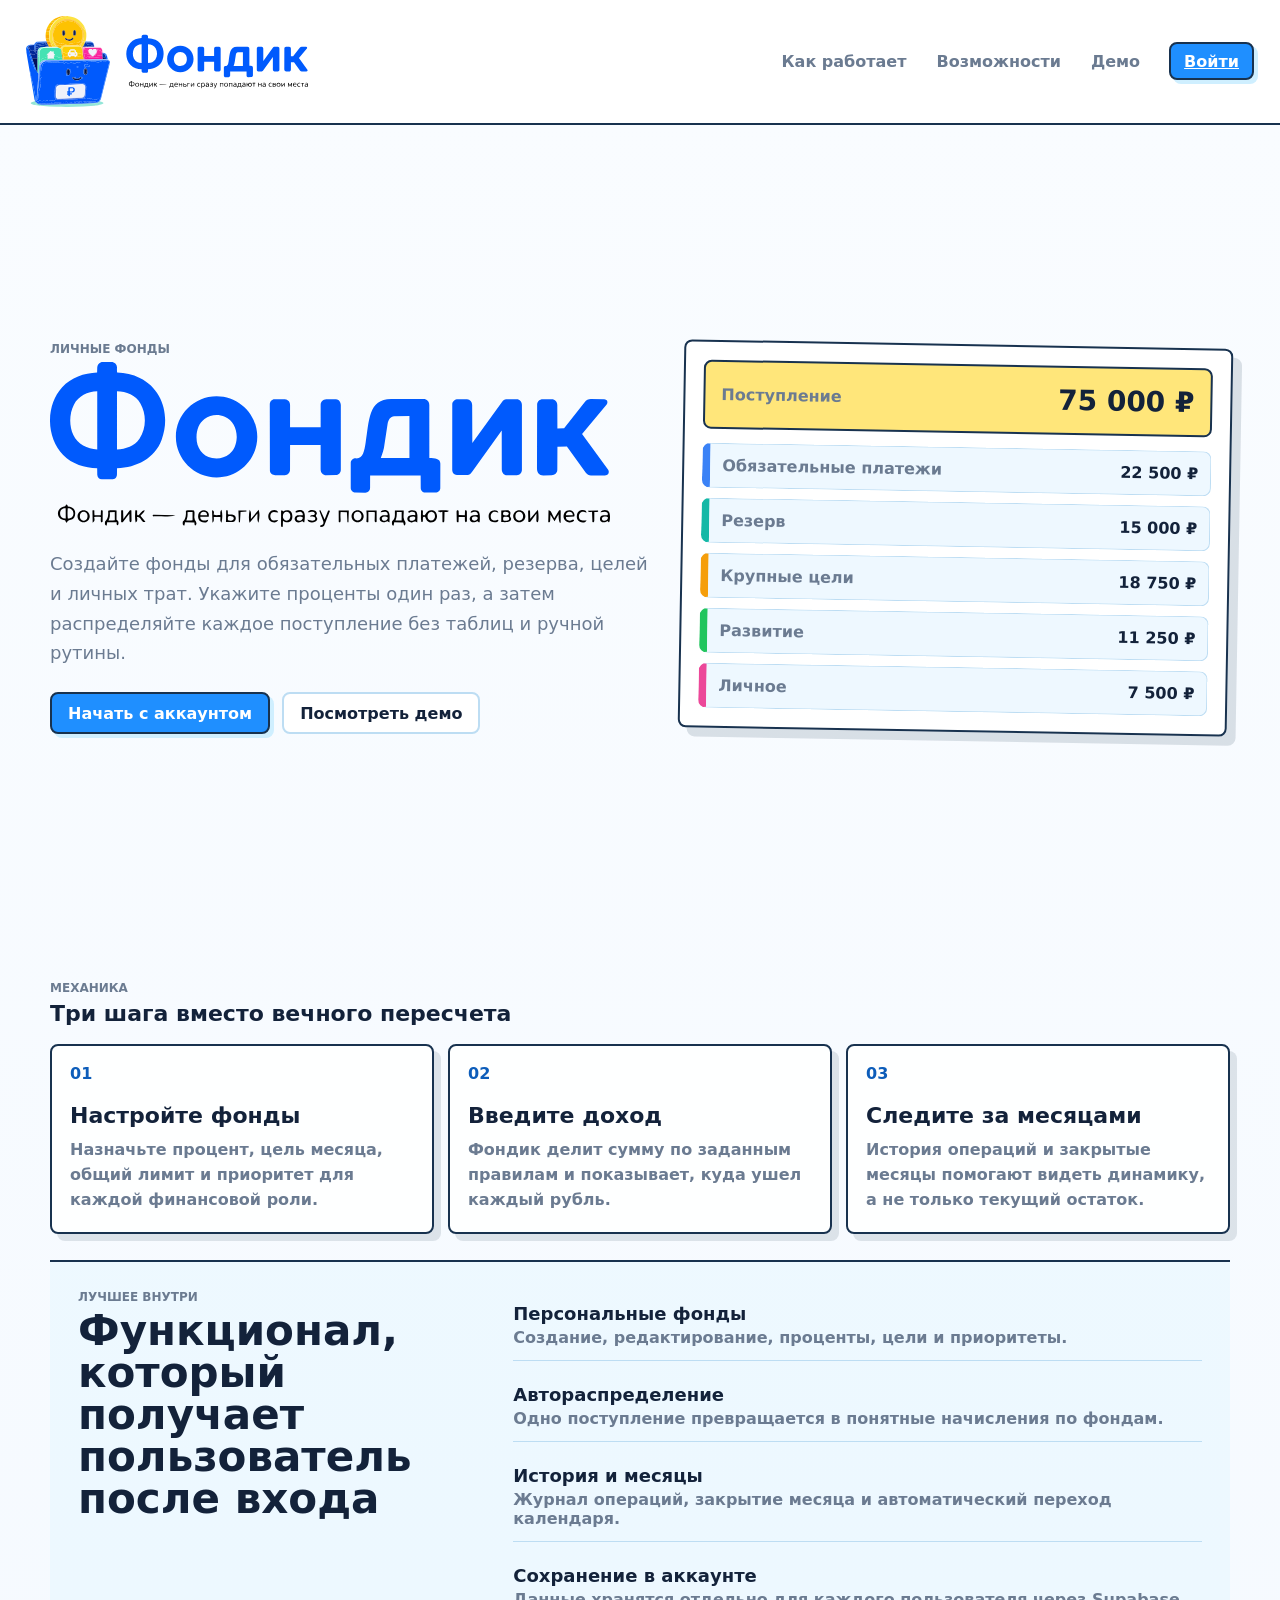
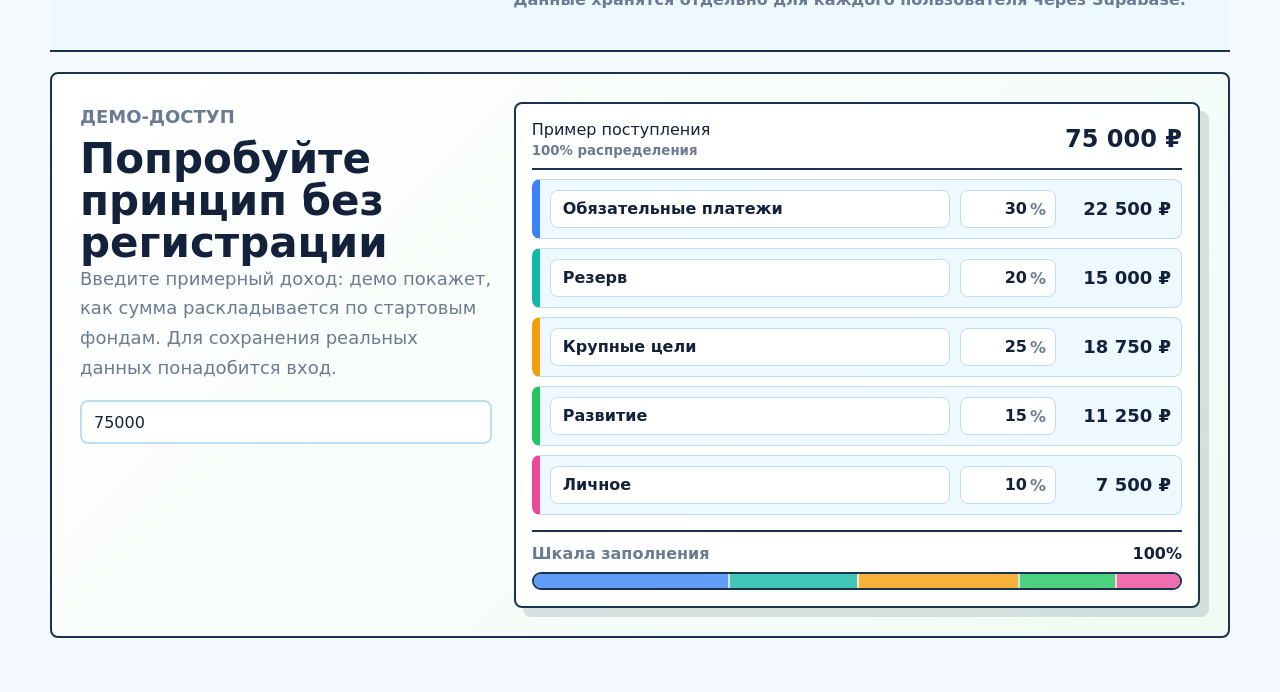
==== index.html @ 3020d4d4 "Replace first-run onboarding flow" ====
<!DOCTYPE html>
<html lang="ru">
<head>
  <meta charset="UTF-8">
  <meta name="viewport" content="width=device-width, initial-scale=1.0">
  <meta name="description" content="Фондик помогает распределять доход по личным фондам: обязательные платежи, резерв, цели, развитие и личные траты.">
  <meta name="theme-color" content="#1f8fff">
  <meta property="og:type" content="website">
  <meta property="og:title" content="Фондик — личные фонды для дохода">
  <meta property="og:description" content="Настройте проценты один раз и распределяйте каждое поступление по фондам без таблиц и ручной рутины.">
  <meta property="og:image" content="/assets/fondik-lockup-slogan.svg">
  <meta property="og:locale" content="ru_RU">
  <meta name="twitter:card" content="summary">
  <title>Фондик — личные фонды для дохода</title>
  <link rel="icon" type="image/svg+xml" href="assets/fondik-mark.svg">
  <link rel="apple-touch-icon" href="assets/fondik-apple-touch.png">
  <link rel="stylesheet" href="style.css?v=20260604-3">
</head>
<body>
  <dialog class="auth-modal" id="authModal">
    <div class="auth-card">
      <button class="icon-btn auth-close" id="authCloseBtn" type="button" aria-label="Закрыть">×</button>
      <div class="auth-brand">
        <img class="auth-brand-logo" src="assets/fondik-lockup-slogan.svg" alt="Фондик — деньги сразу попадают на свои места.">
      </div>
      <p class="eyebrow">Вход в личный кабинет</p>
      <p class="auth-copy">Зарегистрируйтесь или войдите, чтобы фонды, история и прогресс сохранялись отдельно для вашего аккаунта.</p>
      <form class="auth-form" id="authForm">
        <input id="authEmail" type="email" autocomplete="email" placeholder="Email" required>
        <input id="authPassword" type="password" autocomplete="current-password" placeholder="Пароль" minlength="6" required>
        <div class="auth-actions">
          <button class="primary-btn" id="loginBtn" value="login" type="submit">Войти</button>
          <button class="ghost-btn" id="signupBtn" value="signup" type="submit">Регистрация</button>
        </div>
      </form>
      <p class="auth-message" id="authMessage"></p>
    </div>
  </dialog>

  <div class="public-shell" id="publicShell">
    <header class="public-header">
      <a class="brand public-brand" href="/" data-public-route aria-label="Фондик">
        <img class="brand-lockup" src="assets/fondik-lockup-slogan.svg" alt="Фондик — деньги сразу попадают на свои места.">
      </a>
      <nav class="public-nav" aria-label="Публичная навигация">
        <a href="#howItWorks">Как работает</a>
        <a href="#features">Возможности</a>
        <a href="/demo" data-public-route>Демо</a>
      </nav>
      <div class="public-auth-actions">
        <a class="primary-btn compact" href="/login" data-auth-trigger>Войти</a>
        <button class="ghost-btn compact is-hidden" id="publicLogoutBtn" type="button">Выйти</button>
      </div>
    </header>

    <main class="public-main" id="top">
      <section class="public-hero">
        <div class="hero-copy">
          <p class="eyebrow">Личные фонды</p>
          <img class="hero-wordmark" src="assets/fondik-wordmark-slogan.svg" alt="Фондик — деньги сразу попадают на свои места.">
          <p>Создайте фонды для обязательных платежей, резерва, целей и личных трат. Укажите проценты один раз, а затем распределяйте каждое поступление без таблиц и ручной рутины.</p>
          <div class="hero-actions">
            <a class="primary-btn" href="/login" data-auth-trigger>Начать с аккаунтом</a>
            <a class="ghost-btn" href="/demo" data-public-route>Посмотреть демо</a>
          </div>
        </div>
        <div class="hero-preview" aria-label="Пример распределения дохода">
          <div class="preview-top">
            <span>Поступление</span>
            <strong>75 000 ₽</strong>
          </div>
          <div class="preview-funds">
            <div style="--preview-color: #3b82f6"><span>Обязательные платежи</span><strong>22 500 ₽</strong></div>
            <div style="--preview-color: #14b8a6"><span>Резерв</span><strong>15 000 ₽</strong></div>
            <div style="--preview-color: #f59e0b"><span>Крупные цели</span><strong>18 750 ₽</strong></div>
            <div style="--preview-color: #22c55e"><span>Развитие</span><strong>11 250 ₽</strong></div>
            <div style="--preview-color: #ec4899"><span>Личное</span><strong>7 500 ₽</strong></div>
          </div>
        </div>
      </section>

      <section class="public-section" id="howItWorks">
        <div class="section-heading wide">
          <div>
            <p class="eyebrow">Механика</p>
            <h2>Три шага вместо вечного пересчета</h2>
          </div>
        </div>
        <div class="step-grid">
          <article class="public-card">
            <span>01</span>
            <h3>Настройте фонды</h3>
            <p>Назначьте процент, цель месяца, общий лимит и приоритет для каждой финансовой роли.</p>
          </article>
          <article class="public-card">
            <span>02</span>
            <h3>Введите доход</h3>
            <p>Фондик делит сумму по заданным правилам и показывает, куда ушел каждый рубль.</p>
          </article>
          <article class="public-card">
            <span>03</span>
            <h3>Следите за месяцами</h3>
            <p>История операций и закрытые месяцы помогают видеть динамику, а не только текущий остаток.</p>
          </article>
        </div>
      </section>

      <section class="public-section feature-band" id="features">
        <div>
          <p class="eyebrow">Лучшее внутри</p>
          <h2>Функционал, который получает пользователь после входа</h2>
        </div>
        <div class="feature-list">
          <div><strong>Персональные фонды</strong><span>Создание, редактирование, проценты, цели и приоритеты.</span></div>
          <div><strong>Автораспределение</strong><span>Одно поступление превращается в понятные начисления по фондам.</span></div>
          <div><strong>История и месяцы</strong><span>Журнал операций, закрытие месяца и автоматический переход календаря.</span></div>
          <div><strong>Сохранение в аккаунте</strong><span>Данные хранятся отдельно для каждого пользователя через Supabase.</span></div>
        </div>
      </section>

      <section class="public-section demo-section" id="demo">
        <div class="demo-copy">
          <p class="eyebrow">Демо-доступ</p>
          <h2>Попробуйте принцип без регистрации</h2>
          <p>Введите примерный доход: демо покажет, как сумма раскладывается по стартовым фондам. Для сохранения реальных данных понадобится вход.</p>
          <form class="demo-form" id="demoForm">
            <input id="demoAmount" type="number" min="0" step="1" value="75000" aria-label="Сумма для демо">
          </form>
        </div>
        <div class="demo-result" id="demoResult"></div>
      </section>
    </main>
  </div>

  <div class="toast" id="toast"></div>

  <script src="public.js?v=20260604-2" defer></script>
</body>
</html>
---- style.css ----
:root {
  color-scheme: light;
  --bg: #f4fbff;
  --paper: #ffffff;
  --paper-soft: #eef8ff;
  --ink: #13223a;
  --muted: #6b7b91;
  --blue: #1f8fff;
  --blue-dark: #0d5dba;
  --sky: #cfefff;
  --mint: #55d6be;
  --yellow: #ffe67a;
  --red: #ff6b7a;
  --line: #18324f;
  --soft-line: #bdddf3;
  --radius: 8px;
  --shadow: 7px 7px 0 rgba(24, 50, 79, 0.12);
}

* {
  box-sizing: border-box;
}

body {
  margin: 0;
  min-height: 100vh;
  font-family: Inter, ui-sans-serif, system-ui, -apple-system, BlinkMacSystemFont, "Segoe UI", sans-serif;
  color: var(--ink);
  background:
    radial-gradient(circle, rgba(31, 143, 255, 0.11) 1px, transparent 1.5px) 0 0 / 22px 22px,
    linear-gradient(180deg, #f7fdff 0%, #eaf7ff 100%);
}

button,
input,
select,
textarea {
  font: inherit;
}

button {
  cursor: pointer;
}

input,
select,
textarea {
  width: 100%;
  border: 2px solid var(--soft-line);
  border-radius: var(--radius);
  background: var(--paper);
  color: var(--ink);
  outline: none;
  transition: border-color 160ms ease, box-shadow 160ms ease, transform 160ms ease;
}

input,
select {
  min-height: 44px;
  padding: 0 12px;
}

textarea {
  resize: vertical;
  padding: 12px;
}

input:focus,
select:focus,
textarea:focus {
  border-color: var(--blue);
  box-shadow: 0 0 0 4px rgba(31, 143, 255, 0.14);
}

input[type="file"] {
  display: none;
}

.is-hidden {
  display: none !important;
}

.public-shell {
  min-height: 100vh;
}

.public-header {
  position: sticky;
  z-index: 10;
  top: 0;
  display: grid;
  grid-template-columns: minmax(210px, 1fr) auto auto;
  gap: 18px;
  align-items: center;
  padding: 16px 26px;
  border-bottom: 2px solid var(--line);
  background: rgba(255, 255, 255, 0.88);
  backdrop-filter: blur(12px);
}

.public-brand {
  margin: 0;
  color: inherit;
  text-decoration: none;
}

.public-brand .brand-lockup {
  width: clamp(240px, 22vw, 340px);
}

.public-nav {
  display: flex;
  flex-wrap: wrap;
  gap: 8px;
  justify-content: center;
}

.public-auth-actions {
  display: flex;
  flex-wrap: wrap;
  gap: 8px;
  justify-content: flex-end;
}

.public-nav a {
  display: inline-flex;
  align-items: center;
  min-height: 36px;
  padding: 0 11px;
  border-radius: var(--radius);
  color: var(--muted);
  font-weight: 800;
  text-decoration: none;
}

.public-nav a:hover {
  background: var(--paper-soft);
  color: var(--ink);
}

.public-main {
  width: min(1180px, calc(100% - 36px));
  margin: 0 auto;
  padding: 34px 0 54px;
}

.public-hero {
  display: grid;
  grid-template-columns: minmax(0, 1.05fr) minmax(330px, 0.95fr);
  gap: 24px;
  align-items: center;
  min-height: calc(100vh - 112px);
  padding-bottom: 30px;
}

.hero-copy {
  max-width: 680px;
}

.hero-copy p:not(.eyebrow),
.demo-copy p {
  color: var(--muted);
  font-size: 18px;
  line-height: 1.65;
}

.hero-wordmark {
  display: block;
  width: min(560px, 100%);
  height: auto;
  margin: 6px 0 22px;
}

.hero-actions {
  display: flex;
  flex-wrap: wrap;
  gap: 12px;
  margin-top: 24px;
}

.hero-actions a {
  text-decoration: none;
}

.hero-preview,
.demo-result {
  border: 2px solid var(--line);
  border-radius: var(--radius);
  background: rgba(255, 255, 255, 0.94);
  box-shadow: 9px 9px 0 rgba(24, 50, 79, 0.14);
}

.hero-preview {
  padding: 18px;
  transform: rotate(1deg);
}

.preview-top {
  display: flex;
  align-items: center;
  justify-content: space-between;
  gap: 14px;
  margin-bottom: 14px;
  padding: 16px;
  border: 2px solid var(--line);
  border-radius: var(--radius);
  background: var(--yellow);
}

.preview-top span,
.preview-funds span,
.demo-row span,
.public-card span,
.feature-list span {
  color: var(--muted);
  font-weight: 800;
}

.preview-top strong {
  font-size: 28px;
}

.preview-funds,
.feature-list {
  display: grid;
  gap: 10px;
}

.preview-funds div {
  display: grid;
  grid-template-columns: 1fr auto;
  gap: 12px;
  align-items: center;
  padding: 12px;
  border: 1px solid var(--soft-line);
  border-left: 8px solid var(--preview-color);
  border-radius: var(--radius);
  background: var(--paper-soft);
}

.demo-row {
  display: grid;
  grid-template-columns: minmax(150px, 1fr) 96px minmax(105px, auto);
  gap: 10px;
  align-items: center;
  padding: 10px;
  border: 1px solid var(--soft-line);
  border-left: 8px solid var(--preview-color);
  border-radius: var(--radius);
  background: var(--paper-soft);
}

.public-section {
  padding: 26px 0;
}

.step-grid {
  display: grid;
  grid-template-columns: repeat(3, minmax(0, 1fr));
  gap: 14px;
}

.public-card {
  min-height: 190px;
  padding: 18px;
  border: 2px solid var(--line);
  border-radius: var(--radius);
  background: rgba(255, 255, 255, 0.94);
  box-shadow: var(--shadow);
}

.public-card span {
  display: inline-flex;
  margin-bottom: 20px;
  color: var(--blue-dark);
}

.public-card h3 {
  margin-bottom: 10px;
  font-size: 22px;
}

.public-card p {
  margin-bottom: 0;
  color: var(--muted);
  line-height: 1.55;
  font-weight: 700;
}

.feature-band,
.demo-section {
  display: grid;
  grid-template-columns: minmax(260px, 0.75fr) minmax(0, 1.25fr);
  gap: 22px;
  align-items: start;
  padding: 28px;
  border-top: 2px solid var(--line);
  border-bottom: 2px solid var(--line);
  background: rgba(234, 248, 255, 0.72);
}

.feature-band h2,
.demo-copy h2 {
  font-size: clamp(28px, 4vw, 42px);
  line-height: 1;
}

.feature-list div {
  display: grid;
  gap: 4px;
  padding: 13px 0;
  border-bottom: 1px solid var(--soft-line);
}

.feature-list div:last-child {
  border-bottom: 0;
}

.feature-list strong {
  font-size: 18px;
}

.demo-section {
  margin-top: 20px;
  border: 2px solid var(--line);
  border-radius: var(--radius);
  background: linear-gradient(135deg, #ffffff 0%, #effbf3 100%);
}

.demo-form {
  display: grid;
  grid-template-columns: minmax(160px, 1fr);
  gap: 10px;
  margin-top: 18px;
}

.demo-result {
  display: grid;
  gap: 9px;
  padding: 16px;
}

.demo-total {
  display: flex;
  align-items: center;
  justify-content: space-between;
  gap: 14px;
  padding-bottom: 10px;
  border-bottom: 2px solid var(--line);
}

.demo-total span,
.demo-total small {
  display: block;
}

.demo-total small {
  margin-top: 4px;
  color: var(--muted);
  font-weight: 900;
}

.demo-total small.is-warning {
  color: #9a6400;
}

.demo-total strong {
  font-size: 24px;
}

.demo-name-input,
.demo-percent-input input {
  min-height: 38px;
  border-width: 1px;
  background: #fff;
  font-weight: 900;
}

.demo-name-input {
  min-width: 0;
}

.demo-percent-input {
  position: relative;
  display: block;
}

.demo-percent-input input {
  padding-right: 28px;
  text-align: right;
}

.demo-percent-input span {
  position: absolute;
  top: 50%;
  right: 10px;
  color: var(--muted);
  font-weight: 900;
  transform: translateY(-50%);
  pointer-events: none;
}

.demo-row strong {
  justify-self: end;
  color: var(--ink);
  font-size: 18px;
  white-space: nowrap;
}

.demo-scale {
  display: grid;
  gap: 9px;
  margin-top: 6px;
  padding-top: 12px;
  border-top: 2px solid var(--line);
}

.demo-scale-head {
  display: flex;
  align-items: center;
  justify-content: space-between;
  gap: 12px;
  color: var(--muted);
  font-weight: 900;
}

.demo-scale-head strong {
  color: var(--ink);
}

.demo-scale-track {
  position: relative;
  overflow: hidden;
  height: 18px;
  border: 2px solid var(--line);
  border-radius: 999px;
  background: #e8f5ff;
}

.demo-scale-track::after {
  content: "";
  position: absolute;
  inset: 0;
  width: var(--scale-progress);
  max-width: 100%;
  border-radius: inherit;
  background: rgba(255, 255, 255, 0.2);
  pointer-events: none;
}

.demo-scale-fill {
  display: flex;
  width: var(--scale-progress);
  max-width: 100%;
  height: 100%;
  transition: width 180ms ease;
}

.demo-scale-fill span {
  flex: 0 0 var(--segment-width);
  min-width: 2px;
  height: 100%;
  background: var(--segment-color);
}

.demo-scale-fill span + span {
  border-left: 2px solid rgba(255, 255, 255, 0.68);
}

.auth-screen {
  display: grid;
  place-items: center;
  min-height: 100vh;
  padding: 24px;
}

.auth-modal {
  width: min(560px, calc(100% - 28px));
  border: 0;
  padding: 0;
  background: transparent;
  color: var(--ink);
}

.auth-modal::backdrop {
  background: rgba(19, 34, 58, 0.28);
  backdrop-filter: blur(6px);
}

.auth-card {
  position: relative;
  width: min(520px, 100%);
  border: 2px solid var(--line);
  border-radius: var(--radius);
  background: rgba(255, 255, 255, 0.96);
  box-shadow: 10px 10px 0 rgba(24, 50, 79, 0.14);
  padding: 28px;
}

.auth-close {
  position: absolute;
  top: 12px;
  right: 12px;
}

.auth-brand {
  margin-bottom: 18px;
  padding-right: 46px;
}

.auth-brand-logo {
  display: block;
  width: min(360px, 100%);
  height: auto;
}

.auth-card h1 {
  margin-bottom: 14px;
}

.auth-copy {
  color: var(--muted);
  line-height: 1.6;
}

.auth-form {
  display: grid;
  gap: 12px;
  margin-top: 20px;
}

.auth-actions {
  display: grid;
  grid-template-columns: 1fr 1fr;
  gap: 10px;
}

.auth-message {
  min-height: 22px;
  margin: 14px 0 0;
  color: #9a6400;
  font-weight: 800;
}

.app-shell {
  min-height: 100vh;
}

.app-loading {
  display: grid;
  place-items: center;
  align-content: center;
  gap: 16px;
  min-height: 100vh;
  padding: 24px;
  text-align: center;
}

.app-loading .brand {
  justify-content: center;
}

.app-loading p {
  margin: 0;
  color: var(--muted);
  font-weight: 800;
}

.brand {
  display: flex;
  align-items: center;
  gap: 12px;
  margin-bottom: 0;
}

.brand-lockup {
  display: block;
  width: 240px;
  max-width: 100%;
  height: auto;
}

.brand-mark {
  display: grid;
  place-items: center;
  width: 44px;
  height: 44px;
  border: 2px solid var(--line);
  border-radius: var(--radius);
  background: var(--yellow);
  box-shadow: 4px 4px 0 var(--sky);
  color: var(--ink);
  font-weight: 900;
  font-size: 23px;
}

.brand-logo {
  width: 48px;
  height: 48px;
  border: 2px solid var(--line);
  border-radius: var(--radius);
  background: #fff;
  box-shadow: 4px 4px 0 var(--sky);
  object-fit: cover;
}

.brand strong,
.brand span {
  display: block;
}

.brand span,
.eyebrow,
.section-heading span,
.fund-meta,
.history-meta,
.donut-center span,
.legend span {
  color: var(--muted);
}

.nav {
  display: flex;
  gap: 8px;
}

.nav-btn,
.ghost-btn,
.primary-btn,
.icon-btn {
  border: 2px solid transparent;
  border-radius: var(--radius);
  transition: transform 150ms ease, box-shadow 150ms ease, background 150ms ease, opacity 150ms ease;
}

.nav-btn {
  min-height: 42px;
  padding: 0 12px;
  text-align: center;
  color: var(--ink);
  background: transparent;
}

.nav-btn:hover,
.nav-btn.is-active {
  border-color: var(--line);
  background: var(--paper-soft);
  box-shadow: 4px 4px 0 var(--sky);
}

.income-panel,
.fund-card,
.analytics-panel,
.month-card,
.history-item,
.modal-card {
  border: 2px solid var(--line);
  border-radius: var(--radius);
  background: rgba(255, 255, 255, 0.94);
  box-shadow: var(--shadow);
}

.main {
  min-width: 0;
  padding: 26px;
}

.topbar,
.section-heading,
.modal-head,
.modal-actions,
.section-actions {
  display: flex;
  align-items: center;
  justify-content: space-between;
  gap: 14px;
}

.section-actions {
  position: relative;
  flex-wrap: wrap;
  justify-content: flex-end;
}

.confirm-wrap {
  position: relative;
}

.inline-confirm {
  position: absolute;
  z-index: 20;
  top: calc(100% + 10px);
  right: 0;
  width: min(310px, calc(100vw - 36px));
  padding: 14px;
  border: 2px solid var(--line);
  border-radius: var(--radius);
  background: #fff;
  box-shadow: var(--shadow);
  animation: pop 160ms ease both;
}

.reset-menu {
  position: absolute;
  z-index: 19;
  top: calc(100% + 8px);
  right: 0;
  display: grid;
  width: 190px;
  padding: 6px;
  border: 2px solid var(--line);
  border-radius: var(--radius);
  background: #fff;
  box-shadow: var(--shadow);
  animation: pop 160ms ease both;
}

.reset-menu button {
  min-height: 38px;
  border: 0;
  border-radius: 6px;
  background: transparent;
  color: var(--ink);
  text-align: left;
  font-weight: 800;
}

.reset-menu button:hover {
  background: var(--paper-soft);
}

.reset-menu button:last-child {
  color: #a62235;
}

.inline-confirm::before {
  content: "";
  position: absolute;
  top: -8px;
  right: 28px;
  width: 14px;
  height: 14px;
  border-top: 2px solid var(--line);
  border-left: 2px solid var(--line);
  background: #fff;
  transform: rotate(45deg);
}

.inline-confirm strong,
.inline-confirm span {
  display: block;
}

.inline-confirm strong {
  margin-bottom: 4px;
  font-size: 16px;
}

.inline-confirm span {
  color: var(--muted);
  font-weight: 700;
  line-height: 1.35;
}

.inline-confirm-actions {
  display: flex;
  gap: 8px;
  justify-content: flex-end;
  margin-top: 12px;
}

.user-panel {
  display: flex;
  align-items: center;
  gap: 10px;
}

.user-account {
  display: inline-flex;
  align-items: center;
  gap: 10px;
}

.user-panel span {
  max-width: 280px;
  overflow: hidden;
  color: var(--muted);
  font-weight: 800;
  text-overflow: ellipsis;
  white-space: nowrap;
}

.account-layout {
  display: grid;
  grid-template-columns: repeat(2, minmax(0, 1fr));
  gap: 14px;
}

.account-card {
  display: grid;
  gap: 8px;
  min-width: 0;
  padding: 18px;
  border: 2px solid var(--line);
  border-radius: var(--radius);
  background: rgba(255, 255, 255, 0.94);
  box-shadow: var(--shadow);
}

.account-card span,
.account-card p,
.account-form label {
  color: var(--muted);
  font-weight: 800;
}

.account-card strong {
  color: var(--blue-dark);
  font-size: 24px;
  overflow-wrap: anywhere;
}

.account-card p {
  margin: 0;
  line-height: 1.45;
}

.account-form label {
  display: grid;
  gap: 7px;
}

.topbar {
  display: grid;
  grid-template-columns: minmax(360px, 1fr) auto auto;
  margin-bottom: 18px;
  padding-bottom: 18px;
  border-bottom: 2px solid rgba(189, 221, 243, 0.72);
}

.topbar-brand {
  display: flex;
  align-items: center;
  gap: 18px;
  min-width: 0;
}

.topbar-brand .brand {
  flex: 0 0 auto;
}

.top-nav {
  align-self: center;
  padding: 4px;
  border: 2px solid var(--soft-line);
  border-radius: var(--radius);
  background: rgba(255, 255, 255, 0.74);
}

.eyebrow {
  margin: 0 0 6px;
  font-size: 12px;
  text-transform: uppercase;
  letter-spacing: 0;
  font-weight: 800;
}

h1,
h2,
h3,
p {
  margin-top: 0;
}

h1 {
  margin-bottom: 0;
  font-size: clamp(32px, 5vw, 58px);
  line-height: 0.95;
  letter-spacing: 0;
}

h2 {
  margin-bottom: 0;
  font-size: 22px;
}

.ghost-btn,
.primary-btn {
  display: inline-flex;
  align-items: center;
  justify-content: center;
  min-height: 42px;
  padding: 0 16px;
  white-space: nowrap;
  font-weight: 800;
}

.ghost-btn {
  border-color: var(--soft-line);
  background: var(--paper);
  color: var(--ink);
}

.primary-btn {
  border-color: var(--line);
  background: var(--blue);
  color: #fff;
  box-shadow: 4px 4px 0 var(--sky);
}

.compact {
  min-height: 38px;
  padding-inline: 13px;
}

.primary-btn:hover,
.ghost-btn:hover,
.icon-btn:hover {
  transform: translateY(-1px);
}

.primary-btn:disabled {
  cursor: not-allowed;
  opacity: 0.45;
  box-shadow: none;
}

.danger {
  color: #a62235;
  border-color: #ffc3cc;
}

.danger-fill {
  background: var(--red);
  color: #fff;
}

.screen {
  display: none;
  animation: rise 220ms ease both;
}

.screen.is-visible {
  display: block;
}

@keyframes rise {
  from {
    opacity: 0;
    transform: translateY(6px);
  }
  to {
    opacity: 1;
    transform: translateY(0);
  }
}

@keyframes pop {
  from {
    opacity: 0;
    transform: translateY(-4px) scale(0.98);
  }
  to {
    opacity: 1;
    transform: translateY(0) scale(1);
  }
}

.income-panel {
  position: relative;
  display: grid;
  grid-template-columns: minmax(190px, 0.7fr) minmax(320px, 1.5fr);
  gap: 16px;
  align-items: center;
  padding: 18px;
  margin-bottom: 16px;
  background: linear-gradient(135deg, #ffffff 0%, #eaf8ff 100%);
}

.profile-setup-panel {
  display: grid;
  grid-template-columns: minmax(220px, 1fr) minmax(180px, 280px) auto;
  gap: 12px;
  align-items: center;
  margin-bottom: 16px;
  padding: 14px;
  border: 2px solid var(--line);
  border-radius: var(--radius);
  background: linear-gradient(135deg, #ffffff 0%, #fff8d6 100%);
  box-shadow: var(--shadow);
}

.profile-setup-panel span,
.profile-setup-panel p {
  color: var(--muted);
  font-weight: 800;
}

.profile-setup-panel strong {
  display: block;
  margin: 3px 0;
  font-size: 20px;
}

.profile-setup-panel p {
  margin: 0;
  line-height: 1.35;
}

.dashboard-summary-row {
  display: grid;
  grid-template-columns: minmax(0, 1fr) auto;
  gap: 14px;
  align-items: stretch;
  margin-bottom: 12px;
}

.month-summary-card,
.finance-card,
.required-income-panel,
.overflow-panel {
  border: 2px solid var(--line);
  border-radius: var(--radius);
  background: rgba(255, 255, 255, 0.94);
  box-shadow: var(--shadow);
}

.finance-alerts-row {
  display: grid;
  grid-template-columns: 1.15fr 1fr 1fr;
  gap: 8px;
  margin-bottom: 10px;
}

.finance-card {
  min-width: 0;
  min-height: 62px;
  padding: 8px 10px;
  overflow: hidden;
}

.finance-mode-panel.mode-crisis {
  background: #fff8f8;
}

.finance-mode-panel.mode-stable {
  background: #fffbea;
}

.finance-mode-panel.mode-growth {
  background: #f3fbf6;
}

.month-brief-preview div {
  min-width: 0;
  padding: 10px;
  border: 1px solid var(--soft-line);
  border-radius: var(--radius);
  background: rgba(255, 255, 255, 0.82);
}

.finance-card-head span,
.finance-card p,
.finance-card small,
.finance-card-toggle span,
.finance-card-toggle small,
.finance-warnings-panel li,
.month-brief-preview span,
.debt-fields-head small {
  color: var(--muted);
  font-weight: 800;
}

.finance-card-head {
  display: flex;
  align-items: center;
  justify-content: space-between;
  gap: 8px;
  min-height: 20px;
  font-size: 12px;
}

.finance-card-main {
  display: flex;
  align-items: baseline;
  gap: 8px;
  min-width: 0;
}

.finance-card-main strong,
.finance-card-toggle strong,
.month-brief-preview strong {
  color: var(--blue-dark);
  font-size: 20px;
  line-height: 1.05;
  overflow-wrap: anywhere;
}

.finance-card-main b {
  min-width: 0;
  color: var(--ink);
  font-size: 13px;
  line-height: 1.2;
  overflow: hidden;
  text-overflow: ellipsis;
  white-space: nowrap;
}

.finance-card p,
.finance-card small {
  display: block;
  margin: 4px 0 0;
  overflow: hidden;
  font-size: 12px;
  line-height: 1.25;
  text-overflow: ellipsis;
  white-space: nowrap;
}

.compact-icon {
  width: 24px;
  height: 24px;
  min-height: 24px;
  border-width: 1px;
  box-shadow: none;
}

.free-balance-panel.is-negative {
  border-color: #d94040;
  background: #fff0f0;
}

.free-balance-panel.is-negative strong {
  color: #b42323;
}

.free-balance-panel.is-positive {
  border-color: #2f8f5b;
  background: #effbf3;
}

.free-balance-panel.is-positive strong {
  color: #167044;
}

.finance-warnings-panel {
  background: #fff8d6;
}

.finance-warnings-panel ul {
  display: grid;
  gap: 3px;
  margin: 4px 0 0;
  padding-left: 16px;
}

.finance-warnings-panel li {
  overflow: hidden;
  font-size: 12px;
  line-height: 1.25;
  text-overflow: ellipsis;
  white-space: nowrap;
}

.finance-card.is-collapsed {
  padding: 0;
  background: #fff;
}

.finance-card-toggle {
  display: grid;
  grid-template-columns: minmax(76px, auto) minmax(0, 1fr) auto;
  gap: 8px;
  align-items: center;
  width: 100%;
  min-height: 58px;
  padding: 8px 10px;
  border: 0;
  background: transparent;
  color: inherit;
  text-align: left;
  cursor: pointer;
}

.finance-card-toggle strong {
  overflow: hidden;
  text-overflow: ellipsis;
  white-space: nowrap;
}

.finance-card-toggle small {
  justify-self: end;
  font-size: 12px;
}

.month-summary-card {
  display: grid;
  grid-template-columns: repeat(3, minmax(0, 1fr));
  gap: 8px;
  padding: 12px;
}

.month-summary-card div {
  min-width: 0;
  padding: 10px;
  border: 1px solid var(--soft-line);
  border-radius: var(--radius);
  background: var(--paper-soft);
}

.month-summary-card span,
.required-income-head span,
.required-income-grid span,
.overflow-panel span,
.overflow-panel p {
  color: var(--muted);
  font-weight: 800;
}

.month-summary-card span {
  display: block;
  margin-bottom: 4px;
  font-size: 12px;
}

.month-summary-card strong {
  display: block;
  color: var(--blue-dark);
  font-size: 20px;
  overflow-wrap: anywhere;
}

.overflow-panel p {
  margin: 0;
  line-height: 1.45;
}

.required-income-panel {
  display: grid;
  gap: 14px;
  margin-bottom: 16px;
  padding: 16px;
  background: linear-gradient(135deg, #ffffff 0%, #effbf3 100%);
}

.required-income-head,
.required-income-grid {
  display: grid;
  gap: 10px;
}

.required-income-head {
  grid-template-columns: minmax(0, 1fr) auto auto;
  align-items: start;
}

.required-income-head span,
.required-income-head strong {
  display: block;
}

.required-income-head strong {
  margin-top: 4px;
  font-size: 22px;
  line-height: 1.15;
}

.required-income-compare {
  display: grid;
  gap: 5px;
  min-width: 240px;
  padding: 10px;
  border: 1px solid var(--soft-line);
  border-radius: var(--radius);
  background: #fff;
}

.required-income-grid {
  grid-template-columns: repeat(6, minmax(0, 1fr));
}

.required-income-grid div {
  min-width: 0;
  padding: 10px;
  border: 1px solid var(--soft-line);
  border-radius: var(--radius);
  background: var(--paper-soft);
}

.required-income-grid strong {
  display: block;
  margin-top: 4px;
  overflow-wrap: anywhere;
}

.required-income-grid .is-total {
  border-color: var(--line);
  background: var(--yellow);
}

.overflow-panel {
  margin-bottom: 16px;
  padding: 14px 16px;
  border-color: #2f8f5b;
  background: #effbf3;
}

.overflow-panel strong {
  display: block;
  margin: 4px 0;
  color: #167044;
  font-size: 24px;
}

.income-panel::after {
  content: "";
  position: absolute;
  left: 38px;
  bottom: -14px;
  width: 24px;
  height: 24px;
  border-right: 2px solid var(--line);
  border-bottom: 2px solid var(--line);
  background: #f4fbff;
  transform: rotate(45deg);
}

.income-copy span,
.income-copy strong {
  display: block;
}

.income-copy span {
  color: var(--muted);
  margin-bottom: 4px;
  font-weight: 700;
}

.income-copy strong {
  font-size: 24px;
  line-height: 1.1;
}

.income-form {
  display: grid;
  grid-template-columns: 1fr 1fr auto;
  gap: 10px;
}

.warning {
  grid-column: 1 / -1;
  min-height: 20px;
  color: #9a6400;
  font-weight: 700;
}

.onboarding-modal {
  width: min(900px, calc(100% - 28px));
}

.onboarding-card {
  display: grid;
  grid-template-columns: 260px minmax(0, 1fr);
  overflow: hidden;
  max-height: min(760px, calc(100vh - 28px));
  padding: 0;
  background: var(--paper);
}

.onboarding-side {
  display: grid;
  grid-template-rows: auto 1fr auto;
  gap: 22px;
  min-height: 620px;
  padding: 22px;
  border-right: 2px solid var(--line);
  background: var(--paper-soft);
}

.onboarding-logo {
  width: 180px;
  max-width: 100%;
}

.onboarding-side p {
  margin: 0;
  color: var(--muted);
  font-size: 13px;
  font-weight: 800;
  line-height: 1.45;
}

.onboarding-steps {
  display: grid;
  align-content: start;
  gap: 12px;
}

.onboarding-step-dot {
  display: grid;
  grid-template-columns: 34px minmax(0, 1fr);
  gap: 10px;
  align-items: center;
  color: var(--muted);
  font-weight: 900;
}

.onboarding-step-dot b {
  display: grid;
  place-items: center;
  width: 34px;
  height: 34px;
  border: 2px solid var(--soft-line);
  border-radius: 999px;
  background: #fff;
  color: var(--muted);
  font-size: 13px;
  font-style: normal;
}

.onboarding-step-dot em {
  font-style: normal;
  overflow-wrap: anywhere;
}

.onboarding-step-dot.is-done b {
  border-color: #167044;
  background: #22c55e;
  color: #fff;
}

.onboarding-step-dot.is-active b {
  border-color: var(--line);
  background: var(--blue);
  color: #fff;
}

.onboarding-step-dot.is-active em {
  color: var(--ink);
}

.onboarding-content {
  display: grid;
  grid-template-rows: auto minmax(0, 1fr) auto auto;
  min-width: 0;
  min-height: 620px;
  padding: 22px;
}

.onboarding-head {
  margin: 0 0 18px;
}

.onboarding-head h2 {
  font-size: 32px;
  line-height: 1.05;
}

.onboarding-body {
  min-height: 0;
  overflow: auto;
  padding-right: 4px;
}

.onboarding-step {
  display: none;
  gap: 18px;
}

.onboarding-step.is-active {
  display: grid;
}

.onboarding-copy {
  display: grid;
  grid-template-columns: 44px minmax(0, 1fr);
  gap: 12px;
  align-items: start;
}

.onboarding-copy > span {
  display: grid;
  place-items: center;
  width: 44px;
  height: 44px;
  border: 2px solid var(--line);
  border-radius: var(--radius);
  background: var(--yellow);
  color: var(--blue-dark);
  box-shadow: 4px 4px 0 var(--sky);
  font-weight: 900;
}

.onboarding-copy h3 {
  margin-bottom: 5px;
  font-size: 24px;
}

.onboarding-copy p {
  margin: 0;
  color: var(--muted);
  font-weight: 800;
  line-height: 1.45;
}

.onboarding-field {
  display: grid;
  gap: 8px;
  color: var(--muted);
  font-size: 13px;
  font-weight: 900;
}

.onboarding-choice-row {
  display: grid;
  grid-template-columns: repeat(2, minmax(0, 1fr));
  gap: 12px;
}

.onboarding-choice {
  min-height: 76px;
  border: 2px solid var(--soft-line);
  border-radius: var(--radius);
  background: #fff;
  color: var(--ink);
  font-size: 17px;
  font-weight: 900;
  cursor: pointer;
  transition: border-color 150ms ease, background 150ms ease, transform 150ms ease;
}

.onboarding-choice:hover,
.onboarding-choice.is-selected {
  border-color: var(--blue);
  background: #eef8ff;
  color: var(--blue-dark);
}

.onboarding-list-panel {
  display: grid;
  gap: 12px;
}

.onboarding-list-head {
  display: flex;
  align-items: center;
  justify-content: space-between;
  gap: 12px;
}

.onboarding-list-head strong {
  font-size: 16px;
}

.onboarding-list {
  display: grid;
  gap: 10px;
}

.onboarding-row {
  display: grid;
  gap: 8px;
  align-items: center;
  padding: 10px;
  border: 1px solid var(--soft-line);
  border-radius: var(--radius);
  background: #fff;
}

.onboarding-debt-row {
  grid-template-columns: minmax(140px, 1fr) minmax(120px, 0.75fr) 34px;
}

.onboarding-comfort-row {
  grid-template-columns: minmax(160px, 1fr) minmax(120px, 0.75fr) 34px;
}

.onboarding-details-toggle {
  grid-column: 1 / -1;
  justify-self: start;
  border: 0;
  background: transparent;
  color: var(--blue-dark);
  font-weight: 900;
  cursor: pointer;
}

.onboarding-row-details {
  grid-column: 1 / -1;
  display: grid;
  grid-template-columns: repeat(4, minmax(0, 1fr));
  gap: 8px;
  padding-top: 4px;
}

.onboarding-preview-head {
  display: grid;
  grid-template-columns: minmax(0, 1fr) minmax(150px, 0.35fr);
  gap: 12px;
}

.onboarding-mode,
.onboarding-mode-meta {
  display: grid;
  gap: 6px;
  padding: 14px;
  border: 2px solid var(--line);
  border-radius: var(--radius);
  background: linear-gradient(135deg, #ffffff 0%, #eef8ff 100%);
}

.onboarding-mode span,
.onboarding-mode-meta span {
  color: var(--muted);
  font-size: 12px;
  font-weight: 900;
  text-transform: uppercase;
}

.onboarding-mode strong,
.onboarding-mode-meta strong {
  color: var(--blue-dark);
  font-size: 24px;
}

.onboarding-mode p {
  margin: 0;
  color: var(--ink);
  font-weight: 800;
  line-height: 1.4;
}

.onboarding-preview-list {
  display: grid;
  gap: 10px;
}

.onboarding-fund-card {
  display: grid;
  grid-template-columns: 6px minmax(0, 1fr) auto auto;
  gap: 12px;
  align-items: center;
  padding: 12px;
  border: 2px solid var(--line);
  border-radius: var(--radius);
  background: #fff;
  box-shadow: 4px 4px 0 rgba(24, 50, 79, 0.1);
}

.onboarding-fund-card.is-paused {
  opacity: 0.76;
  background: #f7fcff;
}

.onboarding-fund-strip {
  width: 6px;
  height: 100%;
  min-height: 54px;
  border-radius: 999px;
  background: var(--fund-color);
}

.onboarding-fund-card span {
  display: block;
  margin-bottom: 3px;
  color: var(--muted);
  font-size: 12px;
  font-weight: 900;
}

.onboarding-fund-card strong {
  display: block;
  font-size: 17px;
  overflow-wrap: anywhere;
}

.onboarding-fund-numbers {
  display: grid;
  justify-items: end;
  gap: 2px;
  min-width: 92px;
}

.onboarding-fund-numbers b {
  color: var(--blue-dark);
  font-size: 18px;
}

.onboarding-fund-numbers em {
  color: var(--muted);
  font-size: 13px;
  font-style: normal;
  font-weight: 800;
}

.onboarding-paused-title {
  margin-top: 4px;
  color: var(--muted);
  font-size: 12px;
  font-weight: 900;
  text-transform: uppercase;
}

.onboarding-progress {
  height: 5px;
  margin: 16px 0;
  overflow: hidden;
  border-radius: 999px;
  background: var(--paper-soft);
}

.onboarding-progress span {
  display: block;
  width: var(--progress, 25%);
  height: 100%;
  border-radius: inherit;
  background: linear-gradient(90deg, var(--blue), var(--mint));
  transition: width 180ms ease;
}

.onboarding-actions {
  margin: 0;
}

.dashboard-layout {
  display: grid;
  grid-template-columns: minmax(0, 1fr) 310px;
  gap: 18px;
  align-items: start;
}

.section-heading {
  margin: 8px 0 14px;
}

.section-heading.wide {
  margin-bottom: 18px;
}

.fund-grid,
.fund-group-body {
  display: grid;
  gap: 14px;
}

.fund-grid {
  grid-template-columns: 1fr;
}

.fund-group {
  display: grid;
  gap: 12px;
}

.fund-group-head {
  position: relative;
  display: grid;
  grid-template-columns: minmax(180px, 1fr) minmax(0, 2fr);
  gap: 12px;
  align-items: center;
  width: 100%;
  padding: 12px 14px;
  border: 2px solid var(--line);
  border-radius: var(--radius);
  background: rgba(255, 255, 255, 0.94);
  color: var(--ink);
  box-shadow: 4px 4px 0 rgba(24, 50, 79, 0.1);
  text-align: left;
}

.fund-group-head::before {
  content: "▾";
  position: absolute;
  top: 50%;
  right: 14px;
  font-weight: 900;
  transform: translateY(-50%);
}

.fund-group.is-collapsed .fund-group-head::before {
  content: "▸";
}

.fund-group-head > div:first-child {
  display: grid;
  gap: 3px;
}

.fund-group-head span,
.fund-group-stats span {
  color: var(--muted);
  font-size: 13px;
  font-weight: 800;
}

.fund-group-stats {
  display: flex;
  flex-wrap: wrap;
  gap: 8px;
  justify-content: flex-end;
  padding-right: 26px;
}

.fund-group-stats span {
  padding: 6px 8px;
  border: 1px solid var(--soft-line);
  border-radius: 999px;
  background: var(--paper-soft);
}

.fund-group-body {
  grid-template-columns: repeat(auto-fill, minmax(245px, 1fr));
}

.fund-group.is-collapsed .fund-group-body {
  display: none;
}

.fund-card {
  position: relative;
  overflow: hidden;
  padding: 14px;
  cursor: pointer;
  transition: transform 170ms ease, box-shadow 170ms ease;
}

.fund-card-debt {
  border-color: #b9c4d3;
  background: linear-gradient(135deg, #ffffff 0%, #f5f8fc 100%);
}

.fund-card-debt::before {
  background: #334155;
}

.fund-card-spending::before,
.fund-card-required::before {
  background: linear-gradient(90deg, #1f8fff, #14b8a6);
}

.fund-card.is-high-rate {
  border-color: #ff9aaa;
}

.fund-card:hover,
.fund-card:focus-visible,
.history-item:hover {
  transform: translateY(-2px);
  box-shadow: 9px 9px 0 rgba(24, 50, 79, 0.14);
}

.fund-card.is-frozen {
  opacity: 0.72;
}

.fund-card.is-system-paused {
  border-color: #d28b00;
}

.fund-card.is-complete {
  border-color: #167044;
  background: linear-gradient(135deg, #ffffff 0%, #effbf3 100%);
}

.fund-card.is-complete::before {
  background: #22c55e;
}

.complete-check {
  display: grid;
  place-items: center;
  width: 34px;
  height: 34px;
  border: 2px solid #167044;
  border-radius: var(--radius);
  background: #22c55e;
  color: #fff;
  font-weight: 900;
}

.fund-card:focus-visible {
  outline: 3px solid var(--sky);
}

.fund-card::before {
  content: "";
  position: absolute;
  inset: 0 0 auto;
  height: 6px;
  background: var(--fund-color);
}

.fund-head {
  display: flex;
  gap: 10px;
  align-items: flex-start;
}

.fund-icon {
  display: grid;
  place-items: center;
  flex: 0 0 40px;
  width: 40px;
  height: 40px;
  border: 2px solid var(--line);
  border-radius: var(--radius);
  background: color-mix(in srgb, var(--fund-color) 22%, white);
  font-size: 19px;
}

.fund-title {
  min-width: 0;
  flex: 1;
}

.fund-title h3 {
  margin: 0 0 4px;
  overflow-wrap: anywhere;
  font-size: 18px;
}

.fund-meta {
  font-size: 13px;
}

.fund-badges {
  display: flex;
  flex-wrap: wrap;
  gap: 5px;
}

.fund-badge {
  display: inline-flex;
  align-items: center;
  min-height: 22px;
  padding: 3px 7px;
  border: 1px solid var(--soft-line);
  border-radius: 999px;
  background: #fff;
  color: var(--muted);
  font-size: 11px;
  font-weight: 900;
}

.priority-badge {
  color: var(--blue-dark);
  background: #eef8ff;
}

.pause-badge {
  border-color: #f1c46a;
  color: #9a6400;
  background: #fff8d6;
}

.fund-actions {
  display: flex;
  gap: 6px;
}

.fund-money {
  display: grid;
  grid-template-columns: 1fr 1fr;
  gap: 8px;
  margin: 14px 0 12px;
}

.debt-money,
.spending-money {
  grid-template-columns: repeat(2, minmax(0, 1fr));
}

.fund-last-topup {
  display: flex;
  align-items: center;
  justify-content: space-between;
  gap: 10px;
  margin: -2px 0 12px;
  padding: 9px 10px;
  border: 1px solid var(--soft-line);
  border-radius: var(--radius);
  background: #fff;
}

.fund-pause-note {
  display: grid;
  gap: 4px;
  margin: 12px 0 -2px;
  padding: 9px 10px;
  border: 1px solid #f1c46a;
  border-radius: var(--radius);
  background: #fff8d6;
}

.fund-pause-note strong {
  color: #9a6400;
  font-size: 13px;
}

.fund-pause-note span {
  color: var(--muted);
  font-size: 12px;
  font-weight: 800;
  line-height: 1.35;
}

.fund-last-topup span {
  color: var(--muted);
  font-size: 12px;
  font-weight: 800;
}

.fund-last-topup strong {
  font-size: 15px;
}

.fund-last-topup .is-positive {
  color: #167044;
}

.fund-money div {
  padding: 10px;
  border: 1px solid var(--soft-line);
  border-radius: var(--radius);
  background: var(--paper-soft);
}

.fund-money span {
  display: block;
  margin-bottom: 5px;
  color: var(--muted);
  font-size: 12px;
  font-weight: 700;
}

.fund-money strong {
  display: block;
  color: var(--blue-dark);
  font-size: 21px;
  line-height: 1.05;
  overflow-wrap: anywhere;
}

.fund-card-debt .fund-money strong {
  color: #172033;
}

.fund-money .is-danger {
  color: #c92d42;
}

.limit-warning {
  margin: -2px 0 12px;
  padding: 9px 10px;
  border: 1px solid #ffb4c0;
  border-radius: var(--radius);
  background: #fff1f3;
  color: #a62235;
  font-size: 13px;
  font-weight: 900;
}

.progress-track,
.meter {
  overflow: hidden;
  height: 10px;
  border: 2px solid var(--line);
  border-radius: 999px;
  background: #e8f5ff;
}

.progress-fill,
.meter span {
  display: block;
  width: var(--progress);
  max-width: 100%;
  height: 100%;
  background: linear-gradient(90deg, var(--fund-color), var(--blue));
  transition: width 240ms ease;
}

.fund-footer {
  display: flex;
  align-items: center;
  justify-content: space-between;
  gap: 12px;
  margin-top: 10px;
  color: var(--muted);
  font-size: 13px;
  font-weight: 700;
}

.strong-footer {
  color: var(--ink);
  font-weight: 900;
}

.fund-quick-actions {
  display: grid;
  grid-template-columns: repeat(4, minmax(0, 1fr));
  gap: 6px;
  margin-top: 12px;
}

.fund-quick-actions button {
  min-width: 0;
  padding: 8px 6px;
  border: 1px solid var(--soft-line);
  border-radius: var(--radius);
  background: #fff;
  color: var(--ink);
  font-size: 12px;
  font-weight: 900;
  cursor: pointer;
}

.fund-quick-actions button:hover {
  border-color: var(--blue);
  color: var(--blue-dark);
}

.analytics-panel {
  position: sticky;
  top: 26px;
  padding: 16px;
}

.distribution-toggle {
  width: 100%;
  margin-bottom: 10px;
}

.distribution-compact {
  display: grid;
  gap: 8px;
  margin-bottom: 10px;
}

.distribution-compact > div {
  min-width: 0;
  padding: 10px;
  border: 1px solid var(--soft-line);
  border-radius: var(--radius);
  background: var(--paper-soft);
}

.distribution-compact span {
  display: block;
  margin-bottom: 4px;
  color: var(--muted);
  font-size: 12px;
  font-weight: 800;
}

.distribution-compact strong {
  color: var(--blue-dark);
  font-size: 24px;
}

.top-distribution {
  display: grid;
  gap: 6px;
}

.top-distribution b {
  display: grid;
  grid-template-columns: 12px 1fr;
  gap: 7px;
  align-items: center;
  font-size: 13px;
}

.donut-wrap {
  position: relative;
  display: grid;
  place-items: center;
  width: min(220px, 100%);
  aspect-ratio: 1;
  margin: 10px auto 14px;
}

.donut {
  width: 100%;
  height: 100%;
  border: 2px solid var(--line);
  border-radius: 50%;
  background: conic-gradient(var(--blue) 0 100%);
  mask: radial-gradient(circle, transparent 0 57%, #000 58%);
  -webkit-mask: radial-gradient(circle, transparent 0 57%, #000 58%);
}

.donut-center {
  position: absolute;
  display: grid;
  place-items: center;
  text-align: center;
}

.donut-center strong {
  font-size: 30px;
}

.legend,
.month-list,
.history-list {
  display: grid;
  gap: 9px;
}

.month-list {
  margin-bottom: 20px;
}

.month-card {
  display: grid;
  grid-template-columns: minmax(150px, 1.5fr) repeat(3, minmax(90px, 1fr));
  gap: 12px;
  align-items: center;
  padding: 14px;
}

.month-card.is-current {
  background: linear-gradient(135deg, #ffffff 0%, #eef8ff 100%);
}

.month-card span,
.month-card strong {
  display: block;
}

.month-card span {
  margin-bottom: 4px;
  color: var(--muted);
  font-size: 12px;
  font-weight: 800;
}

.month-card strong {
  color: var(--ink);
  font-size: 16px;
  overflow-wrap: anywhere;
}

.legend-row {
  display: grid;
  grid-template-columns: 12px 1fr auto;
  gap: 8px;
  align-items: center;
  font-size: 13px;
}

.legend-dot {
  width: 12px;
  height: 12px;
  border: 2px solid var(--line);
  border-radius: 50%;
  background: var(--dot);
}

.icon-btn {
  display: grid;
  place-items: center;
  width: 34px;
  height: 34px;
  border-color: var(--soft-line);
  background: #fff;
  color: var(--ink);
  font-size: 17px;
  font-weight: 900;
}

.history-item {
  display: grid;
  grid-template-columns: 150px 1fr auto;
  gap: 14px;
  align-items: center;
  padding: 14px;
}

.history-type {
  display: inline-flex;
  align-items: center;
  min-height: 28px;
  padding: 0 10px;
  border: 2px solid var(--line);
  border-radius: 999px;
  background: var(--sky);
  color: var(--blue-dark);
  font-size: 13px;
  font-weight: 800;
}

.history-amount {
  color: var(--blue-dark);
  font-weight: 900;
  font-size: 20px;
}

.fund-modal {
  width: min(720px, calc(100% - 28px));
  border: 0;
  padding: 0;
  background: transparent;
  color: var(--ink);
}

.fund-modal::backdrop {
  background: rgba(15, 40, 70, 0.3);
  backdrop-filter: blur(6px);
}

.modal-card {
  padding: 20px;
}

.fund-detail-title {
  display: flex;
  align-items: center;
  gap: 12px;
}

.detail-grid {
  display: grid;
  grid-template-columns: repeat(4, minmax(0, 1fr));
  gap: 10px;
  margin: 18px 0;
}

.debt-detail-grid {
  grid-template-columns: repeat(3, minmax(0, 1fr));
}

.detail-warning {
  display: grid;
  gap: 4px;
  margin: 12px 0;
  padding: 12px;
  border: 1px solid #f1c46a;
  border-radius: var(--radius);
  background: #fff8d6;
}

.detail-warning span {
  color: var(--muted);
  font-weight: 800;
}

.compact-detail-grid {
  margin-top: 14px;
}

.detail-box {
  min-width: 0;
  padding: 12px;
  border: 1px solid var(--soft-line);
  border-radius: var(--radius);
  background: var(--paper-soft);
}

.detail-box span,
.detail-row span,
.detail-description {
  color: var(--muted);
}

.detail-box span {
  display: block;
  margin-bottom: 6px;
  font-size: 12px;
  font-weight: 800;
}

.detail-box strong {
  display: block;
  color: var(--blue-dark);
  font-size: 18px;
  overflow-wrap: anywhere;
}

.detail-progress {
  display: grid;
  gap: 8px;
}

.detail-row {
  display: flex;
  align-items: center;
  justify-content: space-between;
  gap: 12px;
  font-weight: 800;
}

.detail-description {
  margin: 16px 0 12px;
  line-height: 1.5;
  font-weight: 700;
}

.form-grid {
  display: grid;
  grid-template-columns: repeat(2, minmax(0, 1fr));
  gap: 14px;
  margin: 18px 0;
}

.debt-fields {
  display: grid;
  grid-template-columns: repeat(2, minmax(0, 1fr));
  gap: 12px;
  padding: 12px;
  border: 1px solid var(--soft-line);
  border-radius: var(--radius);
  background: var(--paper-soft);
}

.debt-fields-head {
  grid-column: 1 / -1;
  display: grid;
  gap: 3px;
}

.debt-fields-head span {
  color: var(--blue-dark);
  font-weight: 900;
}

.checkbox-label {
  display: flex;
  align-items: center;
  gap: 9px;
  margin-top: 24px;
  font-weight: 900;
}

.checkbox-label input {
  width: 18px;
  height: 18px;
}

.month-brief-preview {
  display: grid;
  grid-template-columns: repeat(3, minmax(0, 1fr));
  gap: 10px;
  margin: 0 0 16px;
}

.month-report-card {
  display: grid;
  gap: 14px;
}

.month-report-hero {
  display: grid;
  gap: 6px;
  padding: 14px;
  border: 2px solid var(--line);
  border-radius: var(--radius);
  background: linear-gradient(135deg, #ffffff 0%, #eef8ff 100%);
}

.month-report-hero strong {
  color: var(--blue-dark);
  font-size: 22px;
  line-height: 1.18;
}

.month-report-hero span {
  color: var(--muted);
  font-weight: 800;
}

.month-report-grid {
  display: grid;
  grid-template-columns: repeat(4, minmax(0, 1fr));
  gap: 9px;
}

.month-report-grid div,
.month-report-lists div {
  min-width: 0;
  padding: 10px;
  border: 1px solid var(--soft-line);
  border-radius: var(--radius);
  background: var(--paper-soft);
}

.month-report-grid span,
.month-report-lists span {
  display: block;
  margin-bottom: 5px;
  color: var(--muted);
  font-size: 12px;
  font-weight: 800;
}

.month-report-grid strong,
.month-report-lists strong {
  color: var(--blue-dark);
  font-size: 17px;
  overflow-wrap: anywhere;
}

.month-report-lists {
  display: grid;
  grid-template-columns: repeat(2, minmax(0, 1fr));
  gap: 9px;
}

.form-grid label {
  display: grid;
  gap: 7px;
  color: var(--muted);
  font-size: 13px;
  font-weight: 800;
}

.span-2 {
  grid-column: span 2;
}

.toast {
  position: fixed;
  right: 24px;
  bottom: 24px;
  max-width: min(420px, calc(100vw - 32px));
  padding: 14px 16px;
  border: 2px solid var(--line);
  border-radius: var(--radius);
  background: #fff;
  box-shadow: var(--shadow);
  color: var(--ink);
  opacity: 0;
  transform: translateY(12px);
  pointer-events: none;
  transition: opacity 180ms ease, transform 180ms ease;
}

.toast.is-visible {
  opacity: 1;
  transform: translateY(0);
}

.empty-state {
  padding: 26px;
  border: 2px dashed var(--soft-line);
  border-radius: var(--radius);
  color: var(--muted);
  background: rgba(255, 255, 255, 0.7);
  text-align: center;
}

/* Dashboard polish */
.income-panel,
.fund-card,
.analytics-panel,
.month-card,
.history-item,
.account-card,
.month-summary-card,
.finance-card,
.required-income-panel,
.overflow-panel {
  border: 1px solid rgba(151, 190, 218, 0.78);
  box-shadow: 0 12px 28px rgba(39, 87, 124, 0.09);
}

.income-panel {
  grid-template-columns: minmax(180px, 0.62fr) minmax(360px, 1.38fr);
  padding: 16px;
  margin-bottom: 18px;
  border: 2px solid rgba(31, 143, 255, 0.5);
  background: linear-gradient(135deg, #ffffff 0%, #eef9ff 100%);
}

.income-panel::after {
  display: none;
}

.income-copy strong {
  font-size: 22px;
}

.income-form .primary-btn {
  min-height: 44px;
  padding-inline: 18px;
}

.dashboard-summary-row,
.finance-alerts-row {
  gap: 12px;
}

.dashboard-summary-row {
  grid-template-columns: minmax(0, 1fr) auto;
}

.month-summary-card {
  grid-template-columns: repeat(3, minmax(150px, 1fr));
}

.month-summary-card,
.finance-card {
  min-height: 94px;
}

.month-summary-card div {
  display: grid;
  align-content: center;
  min-height: 68px;
  border-color: rgba(189, 221, 243, 0.86);
  background: #f7fcff;
}

.month-summary-card strong,
.finance-card-main strong,
.finance-card-toggle strong {
  font-size: 24px;
}

.finance-alerts-row {
  grid-template-columns: repeat(3, minmax(190px, 1fr));
  margin-bottom: 14px;
}

.finance-card {
  padding: 12px;
}

.finance-mode-panel.mode-crisis {
  border-color: #ff9aaa;
  background: #fff3f5;
}

.free-balance-panel.is-negative {
  border-color: #e66a78;
  background: linear-gradient(135deg, #fff6f7 0%, #ffe9ec 100%);
}

.free-balance-panel.is-negative .finance-card-main strong {
  color: #b42335;
  font-size: 28px;
}

.finance-warnings-panel {
  border-color: #f0c56d;
  background: #fff9e4;
}

.finance-warning-list {
  display: grid;
  gap: 6px;
  margin: 8px 0 0;
  padding: 0;
  list-style: none;
}

.finance-warning-list li {
  min-width: 0;
  padding: 8px 10px;
  border: 1px solid #f2d28c;
  border-radius: var(--radius);
  background: #fffdf4;
  color: #7a5200;
  font-size: 12px;
  font-weight: 800;
  line-height: 1.35;
  overflow: visible;
  text-overflow: clip;
  white-space: normal;
}

.finance-warning-list li.is-critical {
  border-color: #ffb4c0;
  background: #fff1f3;
  color: #a62235;
}

.warning-toggle {
  margin-top: 8px;
  min-height: 32px;
  padding-inline: 10px;
}

.dashboard-layout {
  grid-template-columns: minmax(0, 1fr) 280px;
  gap: 20px;
}

.fund-group {
  gap: 10px;
}

.fund-group-head {
  grid-template-columns: minmax(220px, 1fr) minmax(170px, auto);
  padding: 12px 42px 12px 14px;
  border: 1px solid rgba(151, 190, 218, 0.78);
  background: rgba(255, 255, 255, 0.88);
  box-shadow: none;
}

.fund-group-head strong {
  font-size: 18px;
}

.fund-group-stats {
  padding-right: 0;
}

.fund-group-stats span {
  background: #f7fcff;
}

.fund-group-body {
  grid-template-columns: repeat(auto-fit, minmax(280px, 1fr));
  align-items: start;
}

.fund-card {
  display: grid;
  align-content: start;
  min-width: 0;
  padding: 15px;
  background: rgba(255, 255, 255, 0.96);
}

.fund-card:hover,
.fund-card:focus-visible,
.history-item:hover {
  box-shadow: 0 16px 34px rgba(39, 87, 124, 0.13);
}

.fund-card::before {
  height: 4px;
}

.fund-card-debt {
  background: linear-gradient(135deg, #ffffff 0%, #f7f9fc 100%);
}

.fund-card.is-high-rate {
  border-color: #e45567;
  box-shadow: 0 14px 30px rgba(180, 35, 53, 0.13);
}

.fund-card.is-high-rate::before {
  height: 6px;
  background: #d12f45;
}

.fund-card.is-system-paused {
  border-color: #e3b13f;
  background: #fffaf0;
}

.fund-card.is-frozen {
  opacity: 0.78;
}

.fund-icon {
  width: 36px;
  height: 36px;
  flex-basis: 36px;
  border: 1px solid color-mix(in srgb, var(--fund-color) 45%, white);
  box-shadow: none;
}

.fund-title h3 {
  font-size: 20px;
  line-height: 1.16;
  overflow-wrap: normal;
  word-break: normal;
  hyphens: none;
}

.fund-badge {
  min-height: 20px;
  padding: 2px 7px;
  border-color: transparent;
}

.priority-5 {
  background: #ffecef;
  color: #a62235;
}

.priority-4 {
  background: #eaf4ff;
  color: #0d5dba;
}

.priority-3 {
  background: #e9fbf7;
  color: #117765;
}

.priority-2 {
  background: #f1f5f9;
  color: #526173;
}

.priority-1 {
  background: #fff4d3;
  color: #9a6400;
}

.high-rate-badge {
  background: #d12f45;
  color: #fff;
}

.fund-actions .icon-btn {
  width: 30px;
  height: 30px;
  font-size: 14px;
}

.fund-main-metric {
  display: grid;
  gap: 4px;
  margin: 14px 0 10px;
  padding: 12px;
  border: 1px solid rgba(189, 221, 243, 0.88);
  border-radius: var(--radius);
  background: #f7fcff;
}

.fund-main-metric span {
  color: var(--muted);
  font-size: 12px;
  font-weight: 800;
}

.fund-main-metric strong {
  color: var(--blue-dark);
  font-size: 28px;
  line-height: 1.04;
  overflow-wrap: anywhere;
}

.fund-card-debt .fund-main-metric strong {
  color: #172033;
  font-size: 30px;
}

.fund-main-metric.is-ok strong {
  color: #167044;
}

.fund-main-metric.is-danger {
  border-color: #ffb4c0;
  background: #fff1f3;
}

.fund-main-metric.is-danger strong {
  color: #b42335;
}

.fund-month-metric {
  display: grid;
  grid-template-columns: minmax(0, 1fr) auto;
  gap: 10px;
  align-items: start;
  margin: 14px 0 12px;
  padding: 12px;
  border: 1px solid rgba(189, 221, 243, 0.88);
  border-radius: var(--radius);
  background: #f7fcff;
}

.fund-month-metric span,
.fund-month-progress-head span,
.fund-month-footer span {
  color: var(--muted);
  font-size: 12px;
  font-weight: 800;
}

.fund-month-metric strong {
  display: block;
  margin-top: 4px;
  color: var(--blue-dark);
  font-size: 28px;
  line-height: 1.04;
  overflow-wrap: anywhere;
}

.fund-card-debt .fund-month-metric strong {
  color: #172033;
}

.fund-month-metric b {
  display: inline-flex;
  align-items: center;
  min-height: 28px;
  padding: 4px 8px;
  border-radius: var(--radius);
  background: #eef4f9;
  color: var(--muted);
  font-size: 14px;
  font-weight: 900;
  white-space: nowrap;
}

.fund-month-metric b.is-positive {
  background: #e9fbef;
  color: #167044;
}

.fund-month-progress {
  display: grid;
  gap: 7px;
}

.fund-month-progress-head,
.fund-month-footer {
  display: flex;
  align-items: center;
  justify-content: space-between;
  gap: 10px;
}

.fund-month-progress-head strong,
.fund-month-footer strong {
  color: var(--ink);
  font-size: 14px;
  font-weight: 900;
}

.fund-month-footer {
  margin-top: 10px;
}

.fund-month-footer div {
  display: grid;
  gap: 2px;
  min-width: 0;
}

.fund-money {
  grid-template-columns: repeat(3, minmax(0, 1fr));
  gap: 7px;
  margin: 0 0 10px;
}

.debt-money,
.spending-money {
  grid-template-columns: repeat(2, minmax(0, 1fr));
}

.fund-money div {
  padding: 9px;
  background: #ffffff;
}

.fund-money span {
  margin-bottom: 4px;
}

.fund-money strong {
  font-size: 17px;
}

.metric-emphasis strong {
  color: var(--ink);
}

.limit-warning {
  margin: 8px 0 10px;
  border-color: #f2d28c;
  background: #fff9e4;
  color: #8a5b00;
  line-height: 1.35;
}

.limit-warning.is-critical {
  border-color: #ffb4c0;
  background: #fff1f3;
  color: #a62235;
}

.progress-track,
.meter {
  height: 8px;
  border: 1px solid rgba(189, 221, 243, 0.95);
}

.fund-quick-actions {
  grid-template-columns: minmax(0, 1fr) auto;
  align-items: stretch;
}

.fund-quick-actions button,
.fund-more-actions summary {
  min-height: 34px;
  padding: 7px 10px;
  border: 1px solid var(--soft-line);
  border-radius: var(--radius);
  background: #fff;
  color: var(--ink);
  font-size: 12px;
  font-weight: 900;
}

.fund-quick-actions .primary-action {
  border-color: var(--blue);
  background: var(--blue);
  color: #fff;
}

.fund-more-actions {
  position: relative;
}

.fund-more-actions summary {
  display: grid;
  place-items: center;
  list-style: none;
  cursor: pointer;
}

.fund-more-actions summary::-webkit-details-marker {
  display: none;
}

.fund-more-actions[open] > div {
  position: absolute;
  z-index: 12;
  right: 0;
  top: calc(100% + 6px);
  display: grid;
  gap: 5px;
  min-width: 132px;
  padding: 6px;
  border: 1px solid var(--soft-line);
  border-radius: var(--radius);
  background: #fff;
  box-shadow: 0 12px 28px rgba(39, 87, 124, 0.14);
}

.analytics-panel {
  padding: 14px;
}

.donut-wrap {
  width: min(170px, 100%);
}

.legend-dot {
  border: 1px solid rgba(19, 34, 58, 0.32);
}

/* Reference-inspired dashboard */
body {
  background:
    linear-gradient(180deg, rgba(249, 252, 255, 0.96) 0%, rgba(244, 249, 255, 0.98) 100%);
}

.main {
  padding: 22px;
}

.topbar {
  align-items: center;
  margin-bottom: 16px;
  padding-bottom: 10px;
  border-bottom: 0;
}

.topbar .eyebrow {
  display: none;
}

.dashboard-brand-logo {
  width: clamp(220px, 20vw, 320px);
}

.topbar h1 {
  font-size: 28px;
  line-height: 1.1;
  letter-spacing: 0;
}

.top-nav {
  border: 1px solid rgba(219, 231, 245, 0.95);
  box-shadow: 0 8px 24px rgba(39, 87, 124, 0.06);
}

.nav-btn.is-active {
  border-color: transparent;
  box-shadow: none;
  background: #edf5ff;
  color: var(--blue-dark);
}

.income-panel {
  grid-template-columns: minmax(180px, 0.48fr) minmax(360px, 1.52fr);
  border: 1px solid #dbe9fb;
  box-shadow: 0 14px 40px rgba(42, 88, 128, 0.08);
  background: rgba(255, 255, 255, 0.88);
}

.income-copy span {
  font-size: 12px;
  font-weight: 800;
}

.income-copy strong {
  font-size: 20px;
}

.income-form {
  grid-template-columns: minmax(150px, 0.85fr) minmax(180px, 1fr) auto;
}

.income-form input {
  border-width: 1px;
  background: #f8fbff;
}

.income-form .primary-btn {
  border-color: #2f7de1;
  background: linear-gradient(180deg, #3f8ff4 0%, #2873d6 100%);
  box-shadow: 0 10px 24px rgba(47, 125, 225, 0.2);
}

.finance-alerts-row {
  grid-template-columns: 1fr;
  gap: 12px;
  margin-bottom: 16px;
}

.finance-mode-panel {
  display: grid;
  grid-template-columns: minmax(280px, 1fr) minmax(210px, 260px) auto;
  gap: 24px;
  align-items: center;
  min-height: 176px;
  padding: 24px;
  border-color: #d8e8fb;
  background:
    radial-gradient(circle at 72% 36%, rgba(31, 143, 255, 0.08), transparent 34%),
    linear-gradient(135deg, #ffffff 0%, #f6fbff 100%);
}

.finance-mode-panel.mode-crisis {
  border-color: #d8e8fb;
  background:
    radial-gradient(circle at 72% 36%, rgba(255, 107, 122, 0.1), transparent 34%),
    linear-gradient(135deg, #ffffff 0%, #f8fbff 100%);
}

.mode-copy {
  display: grid;
  gap: 8px;
  min-width: 0;
}

.mode-copy > span {
  color: var(--muted);
  font-size: 13px;
  font-weight: 900;
}

.mode-copy > strong {
  justify-self: start;
  padding: 8px 14px;
  border: 1px solid #ffc7cf;
  border-radius: 999px;
  background: #fff4f6;
  color: #d12f45;
  font-size: 18px;
  line-height: 1;
}

.mode-stable .mode-copy > strong {
  border-color: #f2d28c;
  background: #fff9e4;
  color: #9a6400;
}

.mode-growth .mode-copy > strong {
  border-color: #b9efd9;
  background: #effbf3;
  color: #167044;
}

.mode-copy p,
.mode-copy small {
  max-width: 620px;
  margin: 0;
  color: var(--muted);
  font-weight: 800;
  line-height: 1.45;
}

.mode-copy b {
  color: var(--ink);
}

.mode-gauge {
  position: relative;
  display: grid;
  place-items: center;
  align-content: center;
  min-height: 132px;
  isolation: isolate;
}

.mode-gauge-arc {
  position: absolute;
  width: 174px;
  height: 88px;
  border-radius: 174px 174px 0 0;
  background: conic-gradient(from 270deg at 50% 100%, #f04455 0 var(--gauge-angle), #edf1f7 0 180deg, transparent 0);
  transform: translateY(-6px);
}

.mode-gauge-arc::after {
  content: "";
  position: absolute;
  inset: 12px 12px 0;
  border-radius: inherit;
  background: #fbfdff;
}

.mode-gauge strong {
  z-index: 1;
  margin-top: 28px;
  color: var(--ink);
  font-size: 32px;
  line-height: 1;
}

.mode-gauge span {
  z-index: 1;
  margin-top: 6px;
  color: var(--muted);
  font-size: 12px;
  font-weight: 900;
}

.mode-action {
  display: grid;
  gap: 12px;
  justify-items: end;
}

.mode-action .compact-icon {
  opacity: 0.55;
}

.mode-action .ghost-btn {
  border-color: #d8e8fb;
  color: #2f70cc;
  box-shadow: none;
}

.finance-alerts-row .free-balance-panel {
  display: none;
}

.month-summary-card {
  grid-template-columns: repeat(5, minmax(150px, 1fr));
  gap: 14px;
  padding: 0;
  border: 0;
  background: transparent;
  box-shadow: none;
}

.month-summary-card div.kpi-card {
  position: relative;
  min-height: 140px;
  padding: 22px 20px;
  border: 1px solid #dde8f6;
  background: rgba(255, 255, 255, 0.94);
  box-shadow: 0 14px 34px rgba(42, 88, 128, 0.08);
}

.kpi-card::after {
  content: "";
  position: absolute;
  right: 20px;
  bottom: 20px;
  display: grid;
  place-items: center;
  width: 42px;
  height: 42px;
  border-radius: 50%;
  color: #2f70cc;
  background: #eaf4ff;
  font-size: 18px;
  font-weight: 900;
}

.kpi-income::after {
  content: "□";
}

.kpi-required::after {
  content: "▤";
  color: #e24758;
  background: #fff0f2;
}

.kpi-life::after {
  content: "◒";
  color: #d88a00;
  background: #fff4d8;
}

.kpi-positive::after,
.kpi-progress::after {
  content: "↗";
  color: #1b955f;
  background: #e9fbf2;
}

.kpi-negative::after {
  content: "!";
  color: #d12f45;
  background: #fff0f2;
}

.month-summary-card span {
  color: #7c8aa0;
  font-size: 13px;
}

.month-summary-card strong {
  margin-top: 14px;
  color: var(--ink);
  font-size: 28px;
}

.month-summary-card small {
  display: block;
  margin-top: 10px;
  color: var(--muted);
  font-size: 12px;
  font-weight: 800;
}

.kpi-negative strong {
  color: #e24758;
}

.finance-warnings-panel {
  padding: 20px 22px;
  border-color: #dde8f6;
  background: rgba(255, 255, 255, 0.94);
}

.finance-warnings-panel .finance-card-head span {
  color: var(--ink);
  font-size: 18px;
}

.finance-warning-list {
  grid-template-columns: repeat(3, minmax(0, 1fr));
  gap: 14px;
}

.finance-warning-list li {
  position: relative;
  padding: 4px 4px 4px 34px;
  border: 0;
  background: transparent;
  color: var(--muted);
}

.finance-warning-list li::before {
  content: "!";
  position: absolute;
  top: 3px;
  left: 0;
  display: grid;
  place-items: center;
  width: 20px;
  height: 20px;
  border-radius: 7px;
  background: #fff4d8;
  color: #d88a00;
  font-size: 12px;
  font-weight: 900;
}

.finance-warning-list li.is-critical::before {
  background: #fff0f2;
  color: #e24758;
}

.funds-section > .section-heading {
  margin-top: 20px;
  padding-top: 16px;
  border-top: 1px solid #e5edf7;
}

.fund-group-head {
  min-height: 82px;
  border-color: #dde8f6;
  background: rgba(255, 255, 255, 0.96);
  box-shadow: 0 10px 26px rgba(42, 88, 128, 0.06);
}

.fund-group-head > div:first-child {
  grid-template-columns: 42px minmax(0, 1fr);
  align-items: center;
}

.fund-group-head > div:first-child::before {
  content: "▣";
  display: grid;
  place-items: center;
  width: 42px;
  height: 42px;
  border: 1px solid #d9cfff;
  border-radius: 10px;
  background: #f4efff;
  color: #7456d8;
}

.fund-group:nth-child(2n) .fund-group-head > div:first-child::before {
  border-color: #bfecf8;
  background: #eefbff;
  color: #1e9fbd;
}

.fund-group:nth-child(3n) .fund-group-head > div:first-child::before {
  border-color: #ffe0a3;
  background: #fff8e8;
  color: #d88a00;
}

.fund-group-head strong {
  align-self: end;
}

.fund-group-head > div:first-child span {
  grid-column: 2;
}

.fund-group-stats span {
  border: 0;
  background: transparent;
  color: #617089;
}

.fund-card {
  border-color: #dde8f6;
  box-shadow: 0 12px 28px rgba(42, 88, 128, 0.07);
}

.fund-card::before {
  inset: 0 0 auto auto;
  width: 4px;
  height: 70px;
  border-radius: 0 8px 0 8px;
}

.fund-main-metric,
.fund-money div {
  border-color: #edf2f8;
  background: #fbfdff;
}

.analytics-panel {
  border-color: #dde8f6;
  background: rgba(255, 255, 255, 0.96);
  box-shadow: 0 14px 34px rgba(42, 88, 128, 0.08);
}

.analytics-panel .section-heading {
  margin-top: 0;
}

.donut-wrap {
  width: min(210px, 100%);
}

.donut {
  border: 0;
  filter: drop-shadow(0 10px 18px rgba(20, 139, 150, 0.16));
}

.legend-row {
  min-height: 28px;
}

/* Compact dashboard information row */
.dashboard-summary-row {
  display: grid;
  grid-template-columns: repeat(5, minmax(0, 1fr));
  gap: 10px;
  align-items: stretch;
  margin-bottom: 14px;
}

.dashboard-summary-row .month-summary-card {
  display: contents;
}

.dashboard-summary-row .finance-card,
.dashboard-summary-row .finance-mode-panel,
.dashboard-summary-row .finance-warnings-panel,
.month-summary-card div.kpi-card {
  min-height: 76px;
  padding: 12px 14px;
  border: 1px solid #dbe9fb;
  border-radius: var(--radius);
  background: rgba(255, 255, 255, 0.94);
  box-shadow: 0 10px 24px rgba(42, 88, 128, 0.07);
}

.month-summary-card div.kpi-card {
  align-content: center;
}

.month-summary-card strong {
  margin-top: 6px;
  font-size: 22px;
}

.month-summary-card small {
  margin-top: 5px;
}

.kpi-card::after {
  right: 12px;
  bottom: 12px;
  width: 28px;
  height: 28px;
  font-size: 13px;
}

.dashboard-summary-row .finance-mode-panel.is-collapsed {
  display: block;
  min-height: 76px;
  padding: 0;
  background: #fff;
}

.dashboard-summary-row .finance-card-toggle {
  grid-template-columns: minmax(0, 1fr) auto;
  min-height: 74px;
  padding: 12px 14px;
}

.dashboard-summary-row .finance-card-toggle span {
  grid-column: 1 / -1;
  font-size: 12px;
}

.dashboard-summary-row .finance-card-toggle strong {
  font-size: 20px;
}

.dashboard-summary-row .finance-card-toggle small {
  align-self: end;
  font-size: 12px;
}

.dashboard-summary-row .finance-mode-panel:not(.is-collapsed) {
  grid-column: span 2;
  grid-template-columns: minmax(0, 1fr) auto;
  gap: 14px;
  min-height: 76px;
  padding: 12px 14px;
}

.dashboard-summary-row .finance-mode-panel:not(.is-collapsed) .mode-copy {
  gap: 4px;
}

.dashboard-summary-row .finance-mode-panel:not(.is-collapsed) .mode-copy > span,
.dashboard-summary-row .finance-mode-panel:not(.is-collapsed) .mode-copy p:nth-of-type(2),
.dashboard-summary-row .finance-mode-panel:not(.is-collapsed) .mode-copy small,
.dashboard-summary-row .finance-mode-panel:not(.is-collapsed) .mode-gauge,
.dashboard-summary-row .finance-mode-panel:not(.is-collapsed) .mode-action .ghost-btn {
  display: none;
}

.dashboard-summary-row .finance-mode-panel:not(.is-collapsed) .mode-copy > strong {
  padding: 0;
  border: 0;
  background: transparent;
  color: var(--blue-dark);
  font-size: 20px;
}

.dashboard-summary-row .finance-mode-panel:not(.is-collapsed) .mode-copy p {
  font-size: 12px;
  white-space: normal;
}

.dashboard-summary-row .finance-warnings-panel {
  display: grid;
  align-content: center;
  padding: 0;
  border-color: #f0c56d;
  background: #fff9e4;
}

.dashboard-summary-row .finance-warnings-panel.is-hidden {
  display: none;
}

.dashboard-summary-row .finance-warnings-panel.is-compact .finance-warning-summary {
  display: grid;
  grid-template-columns: minmax(0, 1fr) auto;
  gap: 6px;
  align-items: center;
  min-height: 74px;
  padding: 12px 14px;
}

.dashboard-summary-row .finance-warnings-panel.is-compact .finance-warning-summary p {
  grid-column: 1 / -1;
  margin: 0;
  font-size: 12px;
  line-height: 1.25;
  overflow: hidden;
  text-overflow: ellipsis;
  white-space: nowrap;
}

.dashboard-summary-row .finance-warnings-panel.is-compact .warning-toggle {
  min-height: 28px;
  margin: 0;
  padding: 6px 9px;
}

.dashboard-summary-row .finance-warnings-panel.is-expanded {
  grid-column: span 2;
  padding: 12px 14px;
}

.dashboard-summary-row .finance-warnings-panel.is-expanded .finance-warning-list {
  grid-template-columns: 1fr;
}

.distribution-compact {
  gap: 0;
}

.distribution-compact > .distribution-mini-card {
  display: grid;
  gap: 10px;
  padding: 12px;
}

.distribution-mini-head {
  display: grid;
  grid-template-columns: minmax(0, 1fr) auto;
  gap: 4px 8px;
  align-items: baseline;
}

.distribution-mini-head span,
.distribution-mini-head small {
  color: var(--muted);
  font-size: 12px;
  font-weight: 900;
}

.distribution-mini-head strong {
  color: var(--blue-dark);
  font-size: 28px;
  line-height: 1;
}

.distribution-mini-head small {
  grid-column: 1 / -1;
}

.top-distribution {
  gap: 5px;
}

.top-distribution span {
  margin-bottom: 0;
}

.top-distribution b {
  font-size: 12px;
  line-height: 1.25;
}

.analytics-panel {
  padding: 12px;
}

.analytics-panel .section-heading h2 {
  font-size: 22px;
}

.distribution-toggle {
  min-height: 36px;
  margin-bottom: 8px;
  padding: 7px 10px;
  font-size: 13px;
}

@media (max-width: 1180px) {
  .dashboard-layout {
    grid-template-columns: 1fr;
  }

  .analytics-panel {
    position: static;
  }
}

@media (max-width: 820px) {
  .public-header,
  .public-hero,
  .step-grid,
  .feature-band,
  .demo-section {
    grid-template-columns: 1fr;
  }

  .public-header {
    position: static;
  }

  .public-nav {
    justify-content: flex-start;
  }

  .public-hero {
    min-height: 0;
    padding-top: 14px;
  }

  .hero-preview {
    transform: none;
  }

  .nav {
    flex-wrap: wrap;
  }

  .nav-btn {
    text-align: center;
    padding: 0 8px;
  }

  .main {
    padding: 18px;
  }

  .topbar,
  .topbar-brand,
  .user-panel,
  .account-layout,
  .income-panel,
  .income-form,
  .profile-setup-panel,
  .dashboard-summary-row,
  .month-summary-card,
  .finance-alerts-row,
  .month-brief-preview,
  .required-income-head,
  .required-income-grid,
  .fund-group-head,
  .onboarding-card,
  .onboarding-preview-head,
  .onboarding-row-details,
  .onboarding-fund-card,
  .month-card,
  .history-item {
    display: grid;
    grid-template-columns: 1fr;
    align-items: stretch;
  }

  .auth-actions {
    grid-template-columns: 1fr;
  }

  .onboarding-card {
    max-height: min(760px, calc(100vh - 28px));
  }

  .onboarding-side {
    display: none;
  }

  .onboarding-content {
    min-height: min(620px, calc(100vh - 28px));
  }

  .onboarding-debt-row,
  .onboarding-comfort-row {
    grid-template-columns: minmax(0, 1fr) 34px;
  }

  .onboarding-debt-row > input:first-child,
  .onboarding-comfort-row > input:first-child {
    grid-column: 1 / -1;
  }

  .fund-money,
  .fund-group-body,
  .form-grid,
  .debt-fields,
  .detail-grid,
  .month-report-grid,
  .month-report-lists {
    grid-template-columns: 1fr;
  }

  .fund-quick-actions {
    grid-template-columns: minmax(0, 1fr) auto;
  }

  .span-2 {
    grid-column: auto;
  }
}

@media (max-width: 540px) {
  .public-header {
    padding: 14px 18px;
  }

  .public-main {
    width: min(100% - 28px, 1180px);
    padding-top: 22px;
  }

  .hero-actions,
  .demo-form {
    grid-template-columns: 1fr;
    display: grid;
  }

  .demo-row {
    grid-template-columns: 1fr;
  }

  .demo-row strong {
    justify-self: start;
  }

  .nav {
    grid-template-columns: 1fr;
  }

  .section-heading,
  .section-heading.wide,
  .section-actions,
  .modal-actions {
    align-items: stretch;
    flex-direction: column;
  }

  .reset-menu,
  .inline-confirm {
    left: 0;
    right: auto;
    width: min(260px, 100%);
  }
}

@media (max-width: 980px) {
  .finance-mode-panel {
    grid-template-columns: 1fr;
  }

  .mode-action {
    justify-items: stretch;
  }

  .finance-warning-list {
    grid-template-columns: 1fr;
  }
}

/* Compact warnings and even fund grids */
.finance-warnings-panel {
  min-height: 0;
  padding: 0;
  overflow: hidden;
}

.finance-warning-summary {
  display: grid;
  grid-template-columns: auto minmax(0, 1fr) auto;
  gap: 14px;
  align-items: center;
  min-height: 58px;
  padding: 0 14px;
}

.finance-warning-summary > div {
  display: inline-flex;
  align-items: baseline;
  gap: 8px;
  min-width: 182px;
}

.finance-warning-summary span {
  color: var(--ink);
  font-size: 18px;
  font-weight: 900;
}

.finance-warning-summary strong {
  color: var(--blue-dark);
  font-size: 24px;
  line-height: 1;
}

.finance-warning-summary p {
  min-width: 0;
  margin: 0;
  overflow: hidden;
  color: var(--muted);
  font-size: 13px;
  font-weight: 800;
  line-height: 1.35;
  text-overflow: ellipsis;
  white-space: nowrap;
}

.finance-warning-summary .warning-toggle {
  margin: 0;
  min-height: 34px;
  border-color: transparent;
  color: #5f6f86;
  background: transparent;
  box-shadow: none;
}

.finance-warnings-panel.is-expanded {
  padding-bottom: 14px;
}

.finance-warnings-panel.is-expanded .finance-warning-summary {
  border-bottom: 1px solid #edf2f8;
}

.finance-warnings-panel.is-expanded .finance-warning-list {
  grid-template-columns: repeat(2, minmax(0, 1fr));
  margin: 14px;
}

.fund-group-body {
  grid-template-columns: repeat(auto-fill, minmax(300px, 1fr));
  grid-auto-rows: 1fr;
  gap: 14px;
  align-items: stretch;
}

.fund-card {
  height: 100%;
}

.fund-card-debt {
  grid-template-rows: auto auto auto 1fr auto;
}

.fund-card-debt .fund-main-metric {
  margin-top: 12px;
}

.fund-card-debt .limit-warning {
  display: inline-flex;
  align-items: center;
  min-height: 34px;
  margin: 6px 0 0;
  padding: 8px 10px;
  font-size: 12px;
}

.fund-card-debt .fund-footer {
  align-self: end;
}

@media (max-width: 980px) {
  .finance-warning-summary {
    grid-template-columns: 1fr auto;
    padding: 10px 14px;
  }

  .finance-warning-summary p {
    grid-column: 1 / -1;
    white-space: normal;
  }

  .finance-warnings-panel.is-expanded .finance-warning-list {
    grid-template-columns: 1fr;
  }
}

@media (max-width: 820px) {
  .fund-group-body {
    grid-template-columns: 1fr;
    grid-auto-rows: auto;
  }
}

/* Product density pass */
.dashboard-layout {
  grid-template-columns: 1fr;
}

.dashboard-summary-row {
  display: flex;
  flex-wrap: nowrap;
  gap: 10px;
  align-items: stretch;
  overflow-x: auto;
  padding-bottom: 4px;
  scrollbar-width: thin;
}

.dashboard-summary-row .month-summary-card {
  display: contents;
}

.dashboard-summary-row .kpi-card,
.dashboard-summary-row .finance-mode-panel,
.dashboard-summary-row .finance-warnings-panel,
.distribution-status-card,
#showRequiredIncomeBtn {
  flex: 1 1 0;
  min-width: 165px;
  min-height: 78px;
}

#showRequiredIncomeBtn {
  display: grid;
  place-items: center;
  align-self: stretch;
  padding: 10px 12px;
  white-space: normal;
}

.distribution-status-card {
  border: 1px solid #f0c56d;
  border-radius: var(--radius);
  background: #fff9e4;
  box-shadow: 0 10px 24px rgba(42, 88, 128, 0.07);
}

.distribution-status-card button {
  display: grid;
  gap: 4px;
  width: 100%;
  height: 100%;
  min-height: 76px;
  padding: 12px 14px;
  border: 0;
  background: transparent;
  color: var(--ink);
  text-align: left;
  cursor: pointer;
}

.distribution-status-card span,
.distribution-status-card small {
  color: var(--muted);
  font-size: 12px;
  font-weight: 900;
}

.distribution-status-card strong {
  color: #a06500;
  font-size: 22px;
  line-height: 1;
}

.funds-section {
  min-width: 0;
}

.fund-group {
  gap: 0;
  padding: 12px;
  border: 1px solid #dbe9fb;
  border-radius: var(--radius);
  background: linear-gradient(180deg, #f5faff 0%, #eef6ff 100%);
  box-shadow: 0 14px 34px rgba(42, 88, 128, 0.07);
}

.fund-group + .fund-group {
  margin-top: 16px;
}

.fund-group-head {
  border: 0;
  border-radius: calc(var(--radius) - 2px);
  background: transparent;
  box-shadow: none;
}

.fund-group-body {
  padding: 10px;
  border-radius: calc(var(--radius) - 2px);
  background: rgba(255, 255, 255, 0.62);
}

.fund-group.is-collapsed .fund-group-body {
  display: none;
}

.fund-transfer {
  display: grid;
  grid-template-columns: minmax(0, 1fr) auto;
  gap: 3px 8px;
  margin: 12px 0 10px;
  padding: 10px 12px;
  border: 1px solid #b9dcfa;
  border-radius: var(--radius);
  background: #eef8ff;
}

.fund-transfer span,
.fund-transfer small {
  color: var(--muted);
  font-size: 12px;
  font-weight: 900;
}

.fund-transfer strong {
  color: var(--blue-dark);
  font-size: 22px;
  line-height: 1;
}

.fund-transfer small {
  grid-column: 1 / -1;
}

.fund-quick-actions {
  grid-template-columns: minmax(0, 1fr) minmax(88px, auto);
}

.fund-quick-actions > button:not(.primary-action) {
  background: #f8fbff;
}

.modal-card .form-grid {
  gap: 12px;
}

.modal-card .debt-fields {
  border-style: dashed;
}

.fund-detail .detail-grid {
  margin-top: 14px;
}

.analytics-panel.is-hidden {
  display: none;
}

@media (max-width: 820px) {
  .dashboard-summary-row,
  .month-summary-card {
    display: flex;
    grid-template-columns: none;
    align-items: stretch;
  }

  .dashboard-summary-row .kpi-card,
  .dashboard-summary-row .finance-mode-panel,
  .dashboard-summary-row .finance-warnings-panel,
  .distribution-status-card,
  #showRequiredIncomeBtn {
    min-width: 150px;
  }

  .fund-group {
    padding: 10px;
  }
}

/* Hero flip slider */
.dashboard-hero-slider {
  position: relative;
  display: grid;
  grid-template-columns: auto minmax(0, 1fr) auto;
  grid-template-rows: minmax(260px, auto) auto;
  gap: 12px;
  align-items: center;
  margin: 8px 0 18px;
  perspective: 1600px;
}

.hero-slider-track {
  position: relative;
  min-height: 260px;
}

.hero-slide {
  position: absolute;
  inset: 0;
  opacity: 0;
  pointer-events: none;
  transform: translateX(10px) scale(0.985);
  transition: opacity 260ms ease, transform 260ms ease;
}

.hero-slide.is-active {
  opacity: 1;
  pointer-events: auto;
  transform: translateX(0) scale(1);
}

.hero-card-inner {
  position: relative;
  min-height: 260px;
  transform-style: preserve-3d;
  transition: transform 520ms cubic-bezier(0.2, 0.8, 0.2, 1);
}

.hero-slide.is-flipped .hero-card-inner {
  transform: rotateY(180deg);
}

.hero-card-face {
  position: absolute;
  inset: 0;
  display: grid;
  grid-template-columns: minmax(0, 1fr) minmax(220px, 34%);
  gap: 18px;
  align-items: center;
  min-height: 260px;
  padding: 24px;
  border: 1px solid #cfe2f6;
  border-radius: 18px;
  overflow: hidden;
  backface-visibility: hidden;
  box-shadow: 0 18px 44px rgba(39, 87, 124, 0.12);
}

.hero-card-front {
  background:
    radial-gradient(circle at 76% 34%, rgba(255, 255, 255, 0.82), transparent 29%),
    linear-gradient(135deg, #f4fbff 0%, #ffffff 54%, #eef7ff 100%);
}

.hero-card-back {
  grid-template-columns: minmax(0, 1fr) auto;
  align-items: stretch;
  background: #ffffff;
  transform: rotateY(180deg);
}

.hero-slide.tone-red .hero-card-front {
  background:
    radial-gradient(circle at 76% 34%, rgba(255, 236, 240, 0.9), transparent 30%),
    linear-gradient(135deg, #fff8fb 0%, #ffffff 54%, #fff0f3 100%);
}

.hero-slide.tone-green .hero-card-front {
  background:
    radial-gradient(circle at 76% 34%, rgba(225, 251, 239, 0.92), transparent 30%),
    linear-gradient(135deg, #f4fff9 0%, #ffffff 54%, #ecfbf4 100%);
}

.hero-slide.tone-amber .hero-card-front {
  background:
    radial-gradient(circle at 76% 34%, rgba(255, 244, 213, 0.95), transparent 30%),
    linear-gradient(135deg, #fffdf4 0%, #ffffff 54%, #fff7df 100%);
}

.hero-slide.tone-violet .hero-card-front {
  background:
    radial-gradient(circle at 76% 34%, rgba(237, 231, 255, 0.95), transparent 30%),
    linear-gradient(135deg, #fbf8ff 0%, #ffffff 54%, #f1edff 100%);
}

.hero-slide-copy {
  display: grid;
  gap: 10px;
  align-content: center;
  min-width: 0;
}

.hero-slide-copy span,
.hero-back-copy span {
  color: var(--muted);
  font-size: 13px;
  font-weight: 900;
  text-transform: uppercase;
}

.hero-slide-copy strong {
  color: var(--ink);
  font-size: clamp(38px, 5vw, 72px);
  line-height: 0.95;
}

.hero-slide-copy p {
  max-width: 680px;
  margin: 0;
  color: #526173;
  font-size: 18px;
  font-weight: 900;
  line-height: 1.35;
}

.hero-slide-copy small {
  color: #7c8aa0;
  font-size: 12px;
  font-weight: 800;
}

.hero-illustration-placeholder {
  position: relative;
  display: grid;
  place-items: center;
  min-height: 206px;
  border: 1px dashed rgba(47, 125, 225, 0.38);
  border-radius: 18px;
  background:
    linear-gradient(135deg, rgba(63, 143, 244, 0.16), rgba(20, 184, 166, 0.16)),
    rgba(255, 255, 255, 0.56);
}

.hero-illustration-placeholder::before {
  content: attr(data-illustration);
  position: absolute;
  left: 14px;
  top: 12px;
  color: #617089;
  font-size: 11px;
  font-weight: 900;
}

.hero-illustration-placeholder i {
  width: 118px;
  height: 118px;
  border-radius: 32px;
  background:
    radial-gradient(circle at 34% 30%, #ffffff 0 18%, transparent 19%),
    linear-gradient(135deg, #3f8ff4, #14b8a6);
  box-shadow: 0 18px 34px rgba(47, 125, 225, 0.22);
  transform: rotate(-8deg);
}

.hero-flip-btn {
  position: absolute;
  left: 24px;
  bottom: 22px;
}

.hero-back-copy {
  display: grid;
  gap: 12px;
  min-width: 0;
}

.hero-back-copy strong {
  color: var(--blue-dark);
  font-size: 34px;
  line-height: 1;
}

.hero-back-copy ul {
  display: grid;
  gap: 10px;
  max-height: 176px;
  margin: 0;
  padding: 0;
  list-style: none;
  overflow: auto;
}

.hero-back-copy li {
  min-width: 0;
  padding: 10px 12px;
  border: 1px solid #e2edf8;
  border-radius: var(--radius);
  background: #f8fbff;
  color: var(--ink);
  font-size: 14px;
  font-weight: 800;
  line-height: 1.35;
  overflow-wrap: anywhere;
}

.hero-back-actions {
  display: grid;
  gap: 10px;
  align-content: end;
  justify-items: stretch;
  min-width: 180px;
}

.hero-card-back .hero-flip-btn {
  position: static;
}

.hero-slider-arrow {
  z-index: 2;
  display: grid;
  place-items: center;
  width: 42px;
  height: 42px;
  border: 1px solid #c6def4;
  border-radius: 50%;
  background: #fff;
  color: var(--blue-dark);
  font-size: 28px;
  font-weight: 900;
  cursor: pointer;
  box-shadow: 0 10px 22px rgba(39, 87, 124, 0.1);
}

.hero-slider-dots {
  grid-column: 2;
  display: flex;
  justify-content: center;
  gap: 7px;
}

.hero-slider-dots button {
  width: 9px;
  height: 9px;
  padding: 0;
  border: 0;
  border-radius: 999px;
  background: #c8d9eb;
  cursor: pointer;
}

.hero-slider-dots button.is-active {
  width: 28px;
  background: var(--blue);
}

/* Group header cleanup */
.fund-group-head > div:first-child {
  display: block;
}

.fund-group-head > div:first-child::before,
.fund-group:nth-child(2n) .fund-group-head > div:first-child::before,
.fund-group:nth-child(3n) .fund-group-head > div:first-child::before {
  content: none;
  display: none;
}

.fund-group-head strong {
  font-size: clamp(28px, 3vw, 42px);
  line-height: 1;
}

.fund-group-stats {
  align-items: center;
}

/* Expanded warnings must wrap inside their card */
.finance-warnings-panel.is-expanded {
  overflow: visible;
}

.finance-warnings-panel.is-expanded .finance-warning-summary {
  grid-template-columns: minmax(0, 1fr) auto;
}

.finance-warnings-panel.is-expanded .finance-warning-summary p {
  grid-column: 1 / -1;
  overflow: visible;
  white-space: normal;
  overflow-wrap: anywhere;
}

.finance-warnings-panel.is-expanded .finance-warning-list {
  grid-template-columns: 1fr;
}

.finance-warnings-panel.is-expanded .finance-warning-list li {
  min-width: 0;
  overflow-wrap: anywhere;
  word-break: normal;
}

@media (max-width: 820px) {
  .dashboard-hero-slider {
    grid-template-columns: 1fr;
  }

  .hero-slider-arrow {
    position: absolute;
    top: calc(50% - 34px);
  }

  .hero-slider-arrow[data-hero-slide-prev] {
    left: 10px;
  }

  .hero-slider-arrow[data-hero-slide-next] {
    right: 10px;
  }

  .hero-slider-track,
  .hero-card-inner,
  .hero-card-face {
    min-height: 360px;
  }

  .hero-card-face {
    grid-template-columns: 1fr;
    padding: 20px 18px 64px;
  }

  .hero-illustration-placeholder {
    min-height: 150px;
  }

  .hero-back-actions {
    min-width: 0;
  }

  .hero-slider-dots {
    grid-column: 1;
  }
}

/* Full-bleed slider imagery */
.hero-card-face {
  grid-template-columns: 1fr;
  align-items: stretch;
  padding: 24px;
  background-image:
    linear-gradient(90deg, rgba(8, 22, 43, 0.72) 0%, rgba(8, 22, 43, 0.48) 34%, rgba(8, 22, 43, 0.12) 62%, rgba(8, 22, 43, 0.02) 100%),
    var(--hero-image);
  background-size: cover;
  background-position: center;
}

.hero-card-front,
.hero-card-back,
.hero-slide.tone-red .hero-card-front,
.hero-slide.tone-green .hero-card-front,
.hero-slide.tone-amber .hero-card-front,
.hero-slide.tone-violet .hero-card-front {
  background-image:
    linear-gradient(90deg, rgba(8, 22, 43, 0.72) 0%, rgba(8, 22, 43, 0.48) 34%, rgba(8, 22, 43, 0.12) 62%, rgba(8, 22, 43, 0.02) 100%),
    var(--hero-image);
  background-size: cover;
  background-position: center;
}

.hero-card-back {
  background: #f8fbff;
}

.hero-card-back::before {
  content: "";
  position: absolute;
  inset: -24px;
  background-image: var(--hero-image);
  background-size: cover;
  background-position: center;
  filter: blur(22px) saturate(1.08);
  opacity: 0.34;
  transform: scale(1.04);
}

.hero-card-back::after {
  content: "";
  position: absolute;
  inset: 0;
  background:
    linear-gradient(90deg, rgba(255, 255, 255, 0.92) 0%, rgba(255, 255, 255, 0.82) 48%, rgba(244, 250, 255, 0.72) 100%);
}

.hero-slide-copy,
.hero-back-copy {
  align-self: stretch;
  width: min(560px, 58%);
  padding: 20px 22px 72px;
  border: 1px solid rgba(255, 255, 255, 0.28);
  border-radius: 18px;
  background: rgba(9, 24, 46, 0.58);
  color: #fff;
  backdrop-filter: blur(18px);
  box-shadow: 0 18px 40px rgba(7, 20, 38, 0.18);
}

.hero-slide-copy span,
.hero-back-copy span,
.hero-slide-copy small {
  color: rgba(255, 255, 255, 0.72);
}

.hero-slide-copy strong,
.hero-back-copy strong {
  color: #fff;
  text-shadow: 0 6px 22px rgba(0, 0, 0, 0.22);
}

.hero-slide-copy p {
  color: rgba(255, 255, 255, 0.9);
}

.hero-back-copy {
  display: grid;
  align-content: start;
  gap: 12px;
}

.hero-card-back .hero-back-copy {
  position: relative;
  z-index: 1;
  border-color: rgba(172, 203, 229, 0.7);
  background: rgba(255, 255, 255, 0.72);
  color: var(--ink);
  backdrop-filter: blur(14px);
}

.hero-card-back .hero-back-copy span {
  color: var(--muted);
}

.hero-card-back .hero-back-copy strong {
  color: var(--blue-dark);
  text-shadow: none;
}

.hero-back-copy ul {
  max-height: 122px;
  padding-right: 4px;
}

.hero-back-copy li {
  border-color: rgba(255, 255, 255, 0.22);
  background: rgba(255, 255, 255, 0.12);
  color: #fff;
}

.hero-card-back .hero-back-copy li {
  border-color: #dbe9fb;
  background: rgba(248, 251, 255, 0.86);
  color: var(--ink);
}

.hero-back-actions,
.hero-flip-btn {
  position: absolute;
  left: 46px;
  bottom: 32px;
  z-index: 2;
}

.hero-back-actions {
  display: flex;
  gap: 10px;
  min-width: 0;
  z-index: 2;
}

.hero-card-back .hero-flip-btn {
  position: static;
}

.hero-illustration-placeholder {
  display: none;
}

@media (max-width: 820px) {
  .hero-slide-copy,
  .hero-back-copy {
    width: 100%;
    padding: 18px 18px 76px;
  }

  .hero-back-copy ul {
    max-height: 170px;
  }

  .hero-back-actions,
  .hero-flip-btn {
    left: 36px;
    right: 36px;
    bottom: 26px;
  }

  .hero-back-actions {
    flex-wrap: wrap;
  }
}

/* Slider interaction refinement */
.hero-card-face {
  min-height: 300px;
}

.hero-slide-copy {
  width: min(920px, 74%);
  min-width: min(620px, 74%);
  padding: 22px 24px;
  padding-bottom: 22px;
}

.hero-slide-copy strong {
  max-width: 100%;
  font-size: clamp(42px, 4.4vw, 74px);
  line-height: 0.98;
  overflow-wrap: anywhere;
  word-break: normal;
}

.hero-slide-copy p,
.hero-slide-copy small {
  max-width: 100%;
  overflow-wrap: anywhere;
}

.hero-slide-copy p {
  margin-bottom: 0;
}

.hero-card-front .hero-flip-btn {
  left: auto;
  right: 48px;
  bottom: 34px;
  min-height: 46px;
  padding: 0 20px;
  border-color: rgba(255, 255, 255, 0.7);
  background: rgba(255, 255, 255, 0.9);
  box-shadow: 0 14px 30px rgba(9, 24, 46, 0.22);
  transition: transform 180ms ease, box-shadow 180ms ease, background 180ms ease;
}

.hero-card-front .hero-flip-btn::after {
  content: "→";
  margin-left: 10px;
}

.hero-card-front .hero-flip-btn:hover {
  background: #fff;
  transform: translateY(-2px);
  box-shadow: 0 18px 36px rgba(9, 24, 46, 0.28);
}

.hero-card-back {
  display: grid;
  grid-template-columns: minmax(260px, 0.8fr) minmax(0, 1.2fr);
  gap: 22px;
  padding: 24px;
}

.hero-card-back::before {
  inset: -12px;
  filter: blur(12px) saturate(1.05);
  opacity: 0.46;
  transform: scale(1.02);
}

.hero-card-back::after {
  background:
    linear-gradient(90deg, rgba(255, 255, 255, 0.82) 0%, rgba(255, 255, 255, 0.68) 48%, rgba(239, 247, 255, 0.58) 100%);
}

.hero-card-back .hero-back-copy {
  display: grid;
  grid-template-columns: minmax(220px, 0.72fr) minmax(0, 1fr);
  gap: 18px;
  width: 100%;
  padding: 20px 22px 78px;
  grid-column: 1 / -1;
  align-self: stretch;
}

.hero-card-back .hero-back-copy > span,
.hero-card-back .hero-back-copy > strong {
  grid-column: 1;
}

.hero-card-back .hero-back-copy ul {
  grid-column: 2;
  grid-row: 1 / span 3;
  display: grid;
  grid-template-columns: repeat(2, minmax(0, 1fr));
  align-content: start;
  max-height: 166px;
  overflow: auto;
}

.hero-card-back .hero-back-copy li {
  min-height: 58px;
}

.hero-card-back .hero-back-actions {
  left: auto;
  right: 48px;
  bottom: 34px;
}

.hero-card-back .hero-flip-btn {
  min-height: 42px;
}

@media (max-width: 980px) {
  .hero-slide-copy {
    width: min(760px, 78%);
    min-width: min(520px, 78%);
  }

  .hero-card-back .hero-back-copy {
    grid-template-columns: 1fr;
  }

  .hero-card-back .hero-back-copy ul {
    grid-column: 1;
    grid-row: auto;
    grid-template-columns: 1fr;
    max-height: 150px;
  }
}

@media (max-width: 820px) {
  .hero-slide-copy {
    width: 100%;
    min-width: 0;
    padding: 18px 18px 76px;
  }

  .hero-card-front .hero-flip-btn,
  .hero-card-back .hero-back-actions {
    left: 36px;
    right: 36px;
    bottom: 26px;
  }

  .hero-card-back .hero-back-copy {
    padding: 18px 18px 82px;
  }
}
/* Встроенная форма быстрого действия */
.fund-inline-action {
  display: grid;
  gap: 8px;
  margin-top: 10px;
  padding: 12px;
  border: 1px solid #b9dcfa;
  border-radius: var(--radius);
  background: #eef8ff;
  animation: rise 160ms ease both;
}

.fund-inline-action-row {
  display: grid;
  grid-template-columns: minmax(0, 1fr) auto auto;
  gap: 8px;
  align-items: center;
}

.fund-inline-action label {
  color: var(--muted);
  font-size: 12px;
  font-weight: 800;
}

.fund-inline-action input {
  min-height: 42px;
  border: 1px solid #b9dcfa;
  background: #fff;
}

.fund-inline-action input:focus {
  border-color: var(--blue);
}

.fund-inline-action .confirm-btn {
  min-height: 42px;
  padding: 0 14px;
  border: 1px solid #2f7de1;
  border-radius: var(--radius);
  background: var(--blue);
  color: #fff;
  font-size: 13px;
  font-weight: 900;
  cursor: pointer;
  white-space: nowrap;
}

.fund-inline-action .cancel-btn {
  min-height: 42px;
  padding: 0 12px;
  border: 1px solid var(--soft-line);
  border-radius: var(--radius);
  background: #fff;
  color: var(--muted);
  font-size: 13px;
  font-weight: 900;
  cursor: pointer;
}

.fund-inline-action .confirm-btn:hover {
  background: var(--blue-dark);
}

.fund-inline-action .cancel-btn:hover {
  border-color: var(--blue);
  color: var(--ink);
}
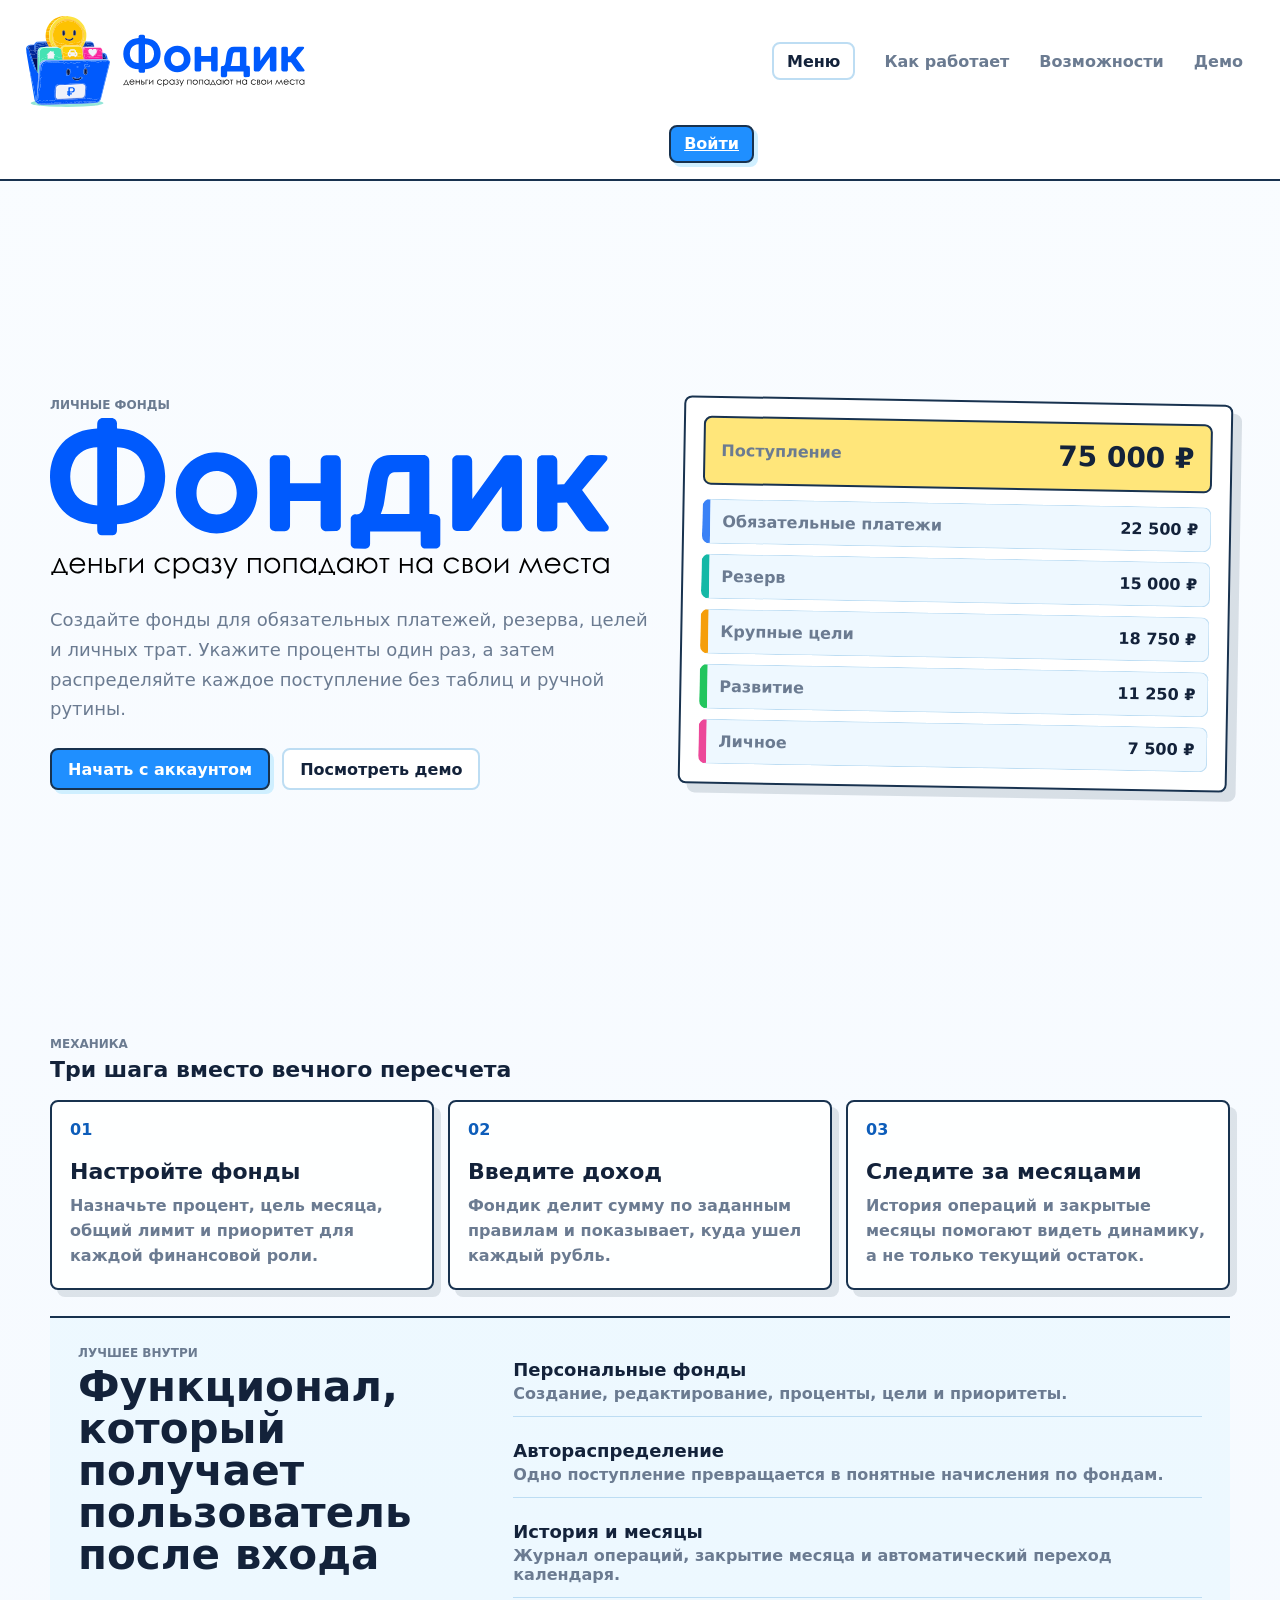
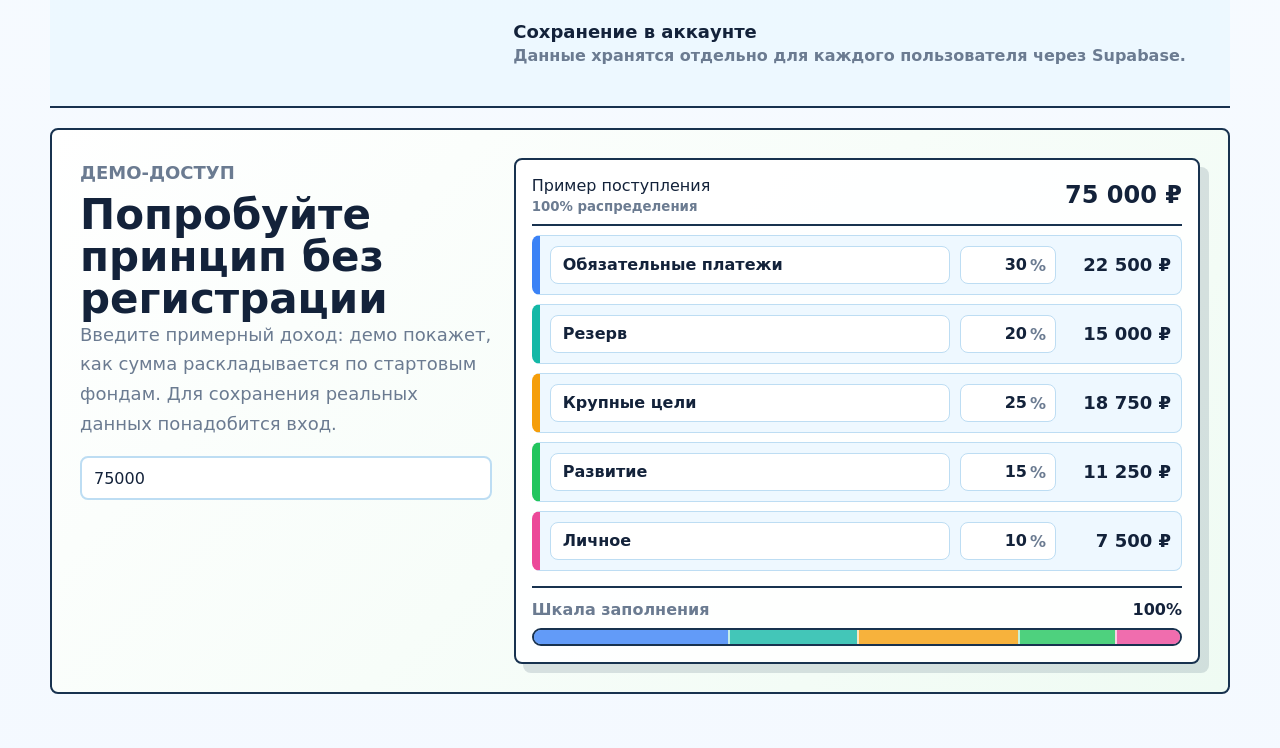
==== commit 47a3d45c: "Add mobile landing menu" ====
--- a/index.html
+++ b/index.html
@@ -14,7 +14,7 @@
   <title>Фондик — личные фонды для дохода</title>
   <link rel="icon" type="image/svg+xml" href="assets/fondik-mark.svg">
   <link rel="apple-touch-icon" href="assets/fondik-apple-touch.png">
-  <link rel="stylesheet" href="style.css?v=20260604-3">
+  <link rel="stylesheet" href="style.css?v=20260604-7">
 </head>
 <body>
   <dialog class="auth-modal" id="authModal">
@@ -42,6 +42,7 @@
       <a class="brand public-brand" href="/" data-public-route aria-label="Фондик">
         <img class="brand-lockup" src="assets/fondik-lockup-slogan.svg" alt="Фондик — деньги сразу попадают на свои места.">
       </a>
+      <button class="ghost-btn compact public-menu-toggle" id="publicMenuToggle" type="button" aria-expanded="false" aria-controls="publicMobileMenu">Меню</button>
       <nav class="public-nav" aria-label="Публичная навигация">
         <a href="#howItWorks">Как работает</a>
         <a href="#features">Возможности</a>
@@ -50,6 +51,13 @@
       <div class="public-auth-actions">
         <a class="primary-btn compact" href="/login" data-auth-trigger>Войти</a>
         <button class="ghost-btn compact is-hidden" id="publicLogoutBtn" type="button">Выйти</button>
+      </div>
+      <div class="public-mobile-menu" id="publicMobileMenu">
+        <a href="#howItWorks">Как работает</a>
+        <a href="#features">Возможности</a>
+        <a href="/demo" data-public-route>Демо</a>
+        <a class="primary-btn compact" href="/login" data-auth-trigger>Войти</a>
+        <button class="ghost-btn compact is-hidden" id="publicMobileLogoutBtn" type="button">Выйти</button>
       </div>
     </header>
 
@@ -134,6 +142,6 @@
 
   <div class="toast" id="toast"></div>
 
-  <script src="public.js?v=20260604-2" defer></script>
+  <script src="public.js?v=20260604-3" defer></script>
 </body>
 </html>
--- a/style.css
+++ b/style.css
@@ -122,6 +122,11 @@
   justify-content: flex-end;
 }
 
+.public-menu-toggle,
+.public-mobile-menu {
+  display: none;
+}
+
 .public-nav a {
   display: inline-flex;
   align-items: center;
@@ -843,6 +848,8 @@
   align-items: center;
   gap: 18px;
   min-width: 0;
+  color: inherit;
+  text-decoration: none;
 }
 
 .topbar-brand .brand {
@@ -1362,6 +1369,7 @@
   display: grid;
   grid-template-columns: 260px minmax(0, 1fr);
   overflow: hidden;
+  height: min(760px, calc(100vh - 28px));
   max-height: min(760px, calc(100vh - 28px));
   padding: 0;
   background: var(--paper);
@@ -1371,7 +1379,7 @@
   display: grid;
   grid-template-rows: auto 1fr auto;
   gap: 22px;
-  min-height: 620px;
+  min-height: 0;
   padding: 22px;
   border-right: 2px solid var(--line);
   background: var(--paper-soft);
@@ -1443,7 +1451,7 @@
   display: grid;
   grid-template-rows: auto minmax(0, 1fr) auto auto;
   min-width: 0;
-  min-height: 620px;
+  min-height: 0;
   padding: 22px;
 }
 
@@ -1457,6 +1465,7 @@
 }
 
 .onboarding-body {
+  display: grid;
   min-height: 0;
   overflow: auto;
   padding-right: 4px;
@@ -1469,6 +1478,12 @@
 
 .onboarding-step.is-active {
   display: grid;
+  min-height: 0;
+}
+
+.onboarding-step[data-onboarding-step="3"].is-active {
+  grid-template-rows: auto minmax(0, 1fr);
+  height: 100%;
 }
 
 .onboarding-copy {
@@ -1633,6 +1648,10 @@
 .onboarding-preview-list {
   display: grid;
   gap: 10px;
+  min-height: 0;
+  overflow-y: auto;
+  padding-right: 4px;
+  overscroll-behavior: contain;
 }
 
 .onboarding-fund-card {
@@ -3721,11 +3740,60 @@
   }
 
   .public-header {
-    position: static;
-  }
-
-  .public-nav {
-    justify-content: flex-start;
+    position: sticky;
+    grid-template-columns: minmax(0, 1fr) auto;
+    gap: 12px;
+  }
+
+  .public-brand .brand-lockup {
+    width: min(68vw, 310px);
+  }
+
+  .public-nav,
+  .public-auth-actions {
+    display: none;
+  }
+
+  .public-menu-toggle {
+    display: inline-flex;
+    align-items: center;
+    justify-content: center;
+    min-width: 92px;
+  }
+
+  .public-mobile-menu {
+    grid-column: 1 / -1;
+    display: none;
+    grid-template-columns: 1fr;
+    gap: 10px;
+    padding: 12px;
+    border: 2px solid var(--soft-line);
+    border-radius: var(--radius);
+    background: rgba(255, 255, 255, 0.96);
+    box-shadow: var(--shadow);
+  }
+
+  .public-header.is-menu-open .public-mobile-menu {
+    display: grid;
+  }
+
+  .public-mobile-menu a,
+  .public-mobile-menu button {
+    justify-content: center;
+    width: 100%;
+    min-height: 48px;
+    font-size: 15px;
+    text-align: center;
+  }
+
+  .public-mobile-menu a:not(.primary-btn) {
+    display: inline-flex;
+    align-items: center;
+    border: 2px solid transparent;
+    border-radius: var(--radius);
+    color: var(--muted);
+    font-weight: 900;
+    text-decoration: none;
   }
 
   .public-hero {
@@ -3780,6 +3848,7 @@
   }
 
   .onboarding-card {
+    height: min(760px, calc(100vh - 28px));
     max-height: min(760px, calc(100vh - 28px));
   }
 
@@ -3788,7 +3857,7 @@
   }
 
   .onboarding-content {
-    min-height: min(620px, calc(100vh - 28px));
+    min-height: 0;
   }
 
   .onboarding-debt-row,
@@ -4820,17 +4889,92 @@
 }
 
 @media (max-width: 820px) {
+  button,
+  .primary-btn,
+  .ghost-btn,
+  .icon-btn,
+  input,
+  select,
+  textarea {
+    min-height: 48px;
+  }
+
+  button,
+  .primary-btn,
+  .ghost-btn {
+    font-size: 15px;
+  }
+
+  .main {
+    padding-right: 16px;
+    padding-left: 16px;
+  }
+
+  .fund-card {
+    padding: 18px;
+  }
+
+  .fund-quick-actions {
+    grid-template-columns: repeat(2, minmax(0, 1fr));
+    gap: 10px;
+  }
+
+  .fund-quick-actions button {
+    min-height: 48px;
+    font-size: 15px;
+  }
+
+  .dashboard-summary-row {
+    grid-template-columns: repeat(2, minmax(0, 1fr));
+  }
+
+  .dashboard-summary-row .month-summary-card {
+    display: contents;
+  }
+
+  .dashboard-summary-row .month-summary-card .kpi-card:nth-child(n + 3),
+  .dashboard-summary-row .finance-mode-panel,
+  .dashboard-summary-row .finance-warnings-panel,
+  .dashboard-summary-row .distribution-status-card,
+  .dashboard-summary-row #showRequiredIncomeBtn {
+    display: none;
+  }
+
+  .dashboard-summary-row .month-summary-card .kpi-card,
+  .dashboard-summary-row .free-balance-panel {
+    display: grid;
+    min-width: 0;
+  }
+
   .hero-slide-copy {
     width: 100%;
     min-width: 0;
-    padding: 18px 18px 76px;
+    padding: 18px 18px 92px;
+  }
+
+  .hero-slide-copy strong {
+    font-size: min(32px, 11vw);
+    line-height: 1.05;
+  }
+
+  .hero-slide-copy p {
+    font-size: 15px;
+    line-height: 1.3;
   }
 
   .hero-card-front .hero-flip-btn,
   .hero-card-back .hero-back-actions {
-    left: 36px;
-    right: 36px;
-    bottom: 26px;
+    left: 18px;
+    right: 18px;
+    bottom: 18px;
+  }
+
+  .hero-card-front .hero-flip-btn {
+    display: inline-flex;
+    align-items: center;
+    justify-content: center;
+    width: auto;
+    min-height: 48px;
   }
 
   .hero-card-back .hero-back-copy {
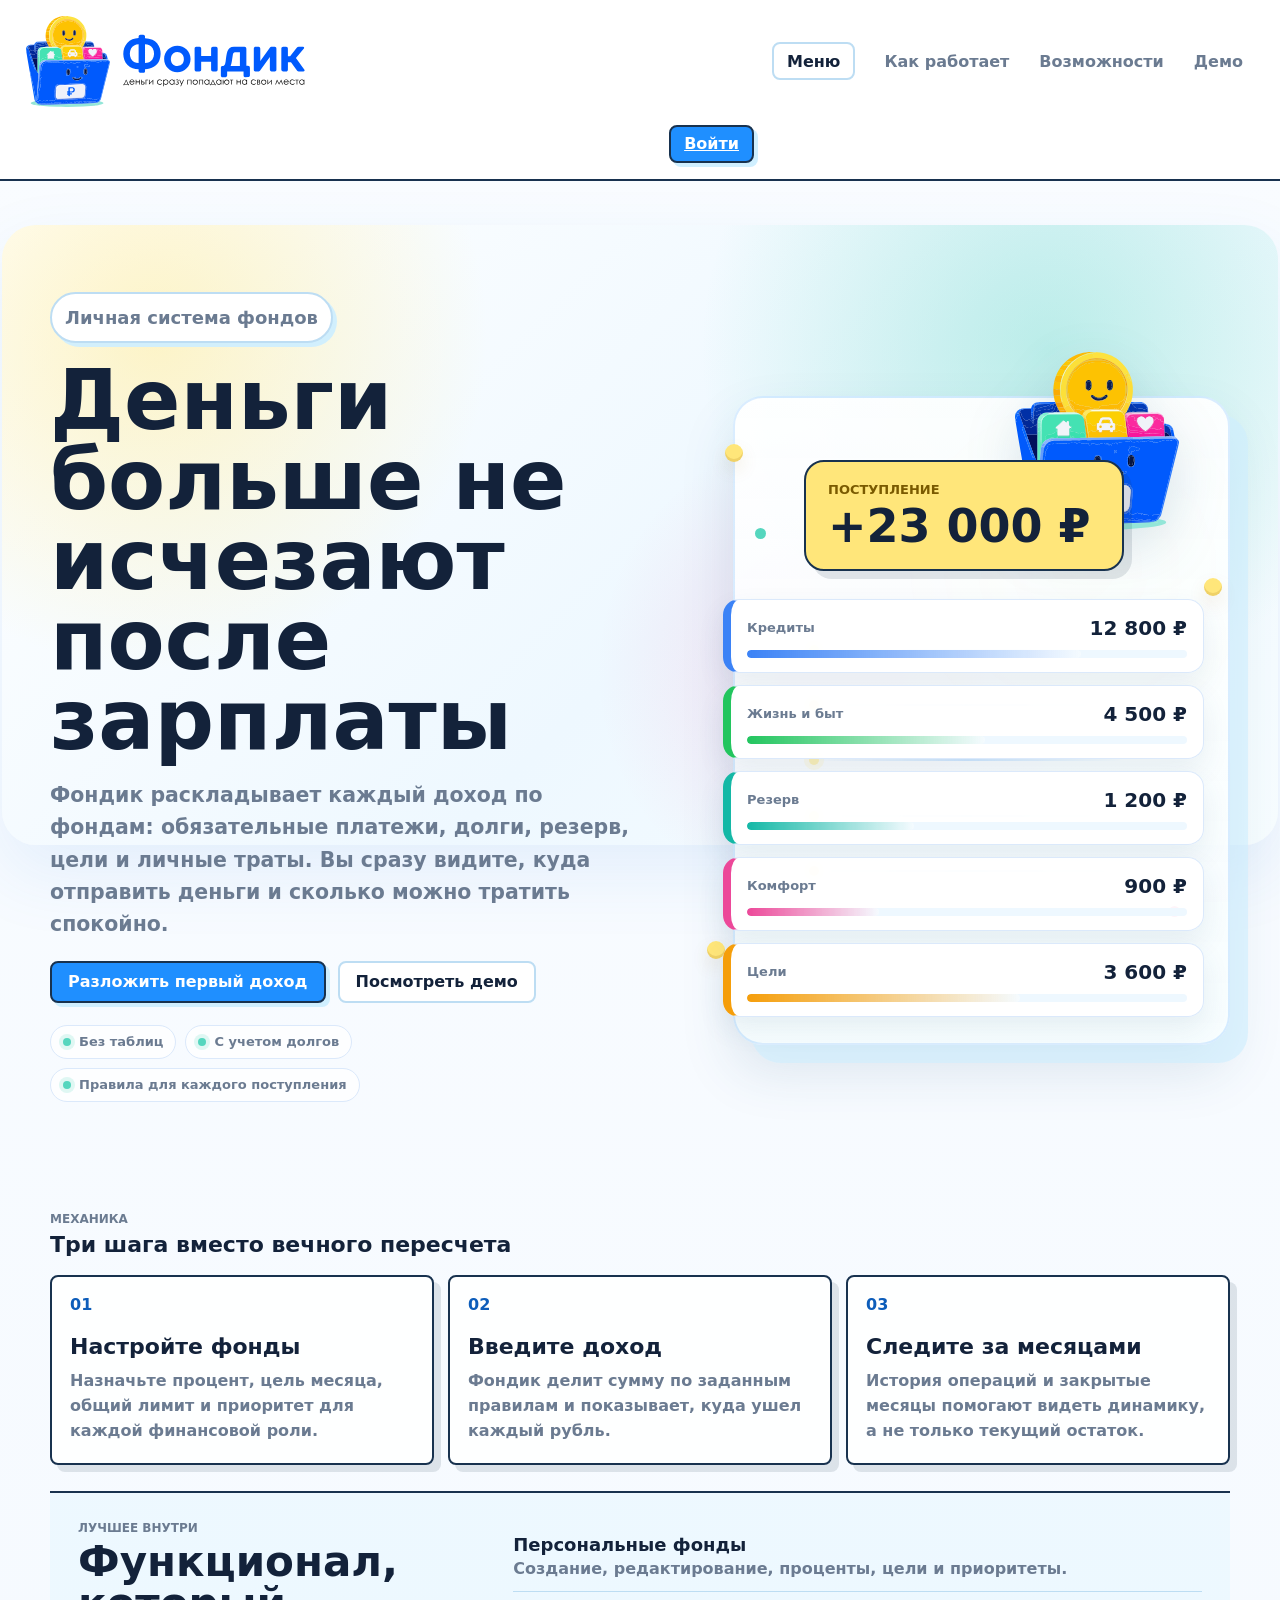
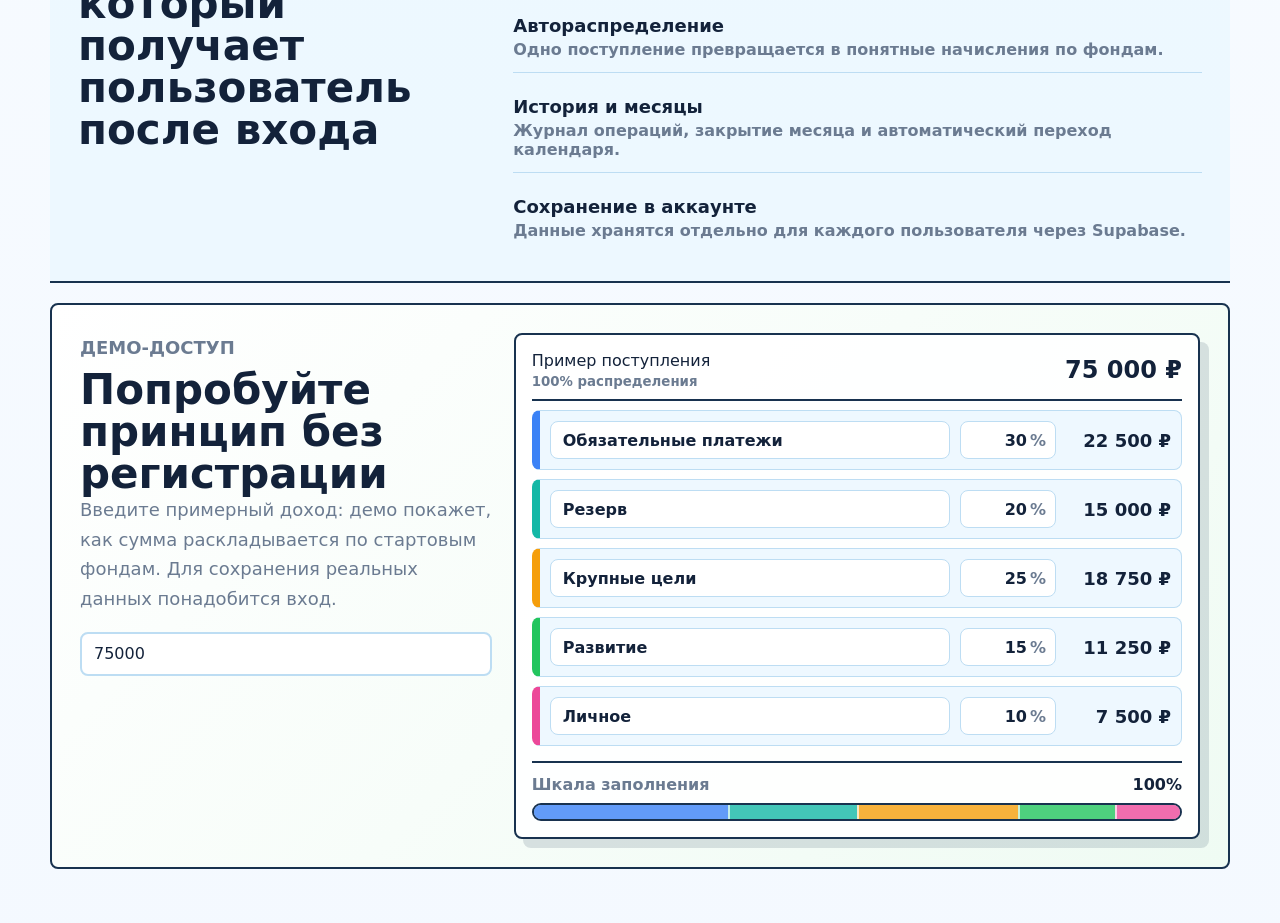
==== commit 65b657ff: "Redesign landing hero" ====
--- a/index.html
+++ b/index.html
@@ -14,7 +14,7 @@
   <title>Фондик — личные фонды для дохода</title>
   <link rel="icon" type="image/svg+xml" href="assets/fondik-mark.svg">
   <link rel="apple-touch-icon" href="assets/fondik-apple-touch.png">
-  <link rel="stylesheet" href="style.css?v=20260604-7">
+  <link rel="stylesheet" href="style.css?v=20260604-8">
 </head>
 <body>
   <dialog class="auth-modal" id="authModal">
@@ -62,27 +62,68 @@
     </header>
 
     <main class="public-main" id="top">
-      <section class="public-hero">
-        <div class="hero-copy">
-          <p class="eyebrow">Личные фонды</p>
-          <img class="hero-wordmark" src="assets/fondik-wordmark-slogan.svg" alt="Фондик — деньги сразу попадают на свои места.">
-          <p>Создайте фонды для обязательных платежей, резерва, целей и личных трат. Укажите проценты один раз, а затем распределяйте каждое поступление без таблиц и ручной рутины.</p>
+      <section class="public-hero landing-hero">
+        <div class="hero-copy landing-hero-copy">
+          <p class="hero-badge">Личная система фондов</p>
+          <h1>Деньги больше не исчезают после зарплаты</h1>
+          <p>Фондик раскладывает каждый доход по фондам: обязательные платежи, долги, резерв, цели и личные траты. Вы сразу видите, куда отправить деньги и сколько можно тратить спокойно.</p>
           <div class="hero-actions">
-            <a class="primary-btn" href="/login" data-auth-trigger>Начать с аккаунтом</a>
+            <a class="primary-btn" href="/login" data-auth-trigger>Разложить первый доход</a>
             <a class="ghost-btn" href="/demo" data-public-route>Посмотреть демо</a>
           </div>
+          <div class="hero-benefits" aria-label="Преимущества">
+            <span>Без таблиц</span>
+            <span>С учетом долгов</span>
+            <span>Правила для каждого поступления</span>
+          </div>
         </div>
-        <div class="hero-preview" aria-label="Пример распределения дохода">
-          <div class="preview-top">
+
+        <div class="landing-visual" aria-label="Пример распределения дохода">
+          <div class="money-orbit" aria-hidden="true">
+            <span></span>
+            <span></span>
+            <span></span>
+            <i></i>
+            <i></i>
+          </div>
+          <img class="landing-mascot" src="assets/fondik-mark.svg" alt="">
+          <div class="income-card">
             <span>Поступление</span>
-            <strong>75 000 ₽</strong>
+            <strong>+23 000 ₽</strong>
           </div>
-          <div class="preview-funds">
-            <div style="--preview-color: #3b82f6"><span>Обязательные платежи</span><strong>22 500 ₽</strong></div>
-            <div style="--preview-color: #14b8a6"><span>Резерв</span><strong>15 000 ₽</strong></div>
-            <div style="--preview-color: #f59e0b"><span>Крупные цели</span><strong>18 750 ₽</strong></div>
-            <div style="--preview-color: #22c55e"><span>Развитие</span><strong>11 250 ₽</strong></div>
-            <div style="--preview-color: #ec4899"><span>Личное</span><strong>7 500 ₽</strong></div>
+          <div class="flow-lines" aria-hidden="true">
+            <span style="--line-top: 29%; --line-delay: 0.2s"></span>
+            <span style="--line-top: 41%; --line-delay: 0.45s"></span>
+            <span style="--line-top: 53%; --line-delay: 0.7s"></span>
+            <span style="--line-top: 65%; --line-delay: 0.95s"></span>
+            <span style="--line-top: 77%; --line-delay: 1.2s"></span>
+          </div>
+          <div class="fund-flow-list">
+            <article class="fund-flow-card" style="--fund-color: #3b82f6; --bar-width: 76%; --item-delay: 0.35s">
+              <span>Кредиты</span>
+              <strong>12 800 ₽</strong>
+              <i></i>
+            </article>
+            <article class="fund-flow-card" style="--fund-color: #22c55e; --bar-width: 54%; --item-delay: 0.5s">
+              <span>Жизнь и быт</span>
+              <strong>4 500 ₽</strong>
+              <i></i>
+            </article>
+            <article class="fund-flow-card" style="--fund-color: #14b8a6; --bar-width: 38%; --item-delay: 0.65s">
+              <span>Резерв</span>
+              <strong>1 200 ₽</strong>
+              <i></i>
+            </article>
+            <article class="fund-flow-card" style="--fund-color: #ec4899; --bar-width: 30%; --item-delay: 0.8s">
+              <span>Комфорт</span>
+              <strong>900 ₽</strong>
+              <i></i>
+            </article>
+            <article class="fund-flow-card" style="--fund-color: #f59e0b; --bar-width: 62%; --item-delay: 0.95s">
+              <span>Цели</span>
+              <strong>3 600 ₽</strong>
+              <i></i>
+            </article>
           </div>
         </div>
       </section>
--- a/style.css
+++ b/style.css
@@ -243,6 +243,387 @@
   background: var(--paper-soft);
 }
 
+.landing-hero {
+  position: relative;
+  gap: clamp(24px, 5vw, 58px);
+  min-height: calc(100vh - 108px);
+  padding: clamp(34px, 6vw, 78px) 0 clamp(42px, 6vw, 78px);
+}
+
+.landing-hero::before {
+  content: "";
+  position: absolute;
+  inset: 10px max(-48px, -4vw) auto;
+  height: min(620px, 72vh);
+  border-radius: 34px;
+  background:
+    radial-gradient(circle at 12% 18%, rgba(255, 230, 122, 0.42), transparent 27%),
+    radial-gradient(circle at 82% 20%, rgba(85, 214, 190, 0.34), transparent 30%),
+    radial-gradient(circle at 66% 72%, rgba(236, 72, 153, 0.16), transparent 26%),
+    linear-gradient(135deg, #ffffff 0%, #eef8ff 56%, #f7fdff 100%);
+  box-shadow: 0 28px 70px rgba(47, 125, 225, 0.1);
+  z-index: -1;
+}
+
+.landing-hero-copy {
+  display: grid;
+  gap: 18px;
+}
+
+.hero-badge {
+  justify-self: start;
+  margin: 0;
+  padding: 9px 13px;
+  border: 2px solid var(--soft-line);
+  border-radius: 999px;
+  background: #ffffff;
+  color: var(--blue-dark);
+  font-size: 13px;
+  font-weight: 900;
+  box-shadow: 4px 4px 0 rgba(207, 239, 255, 0.92);
+}
+
+.landing-hero-copy h1 {
+  max-width: 780px;
+  margin: 0;
+  color: var(--ink);
+  font-size: clamp(44px, 6.5vw, 86px);
+  line-height: 0.96;
+  letter-spacing: 0;
+}
+
+.landing-hero-copy > p:not(.hero-badge) {
+  max-width: 680px;
+  margin: 0;
+  color: var(--muted);
+  font-size: clamp(17px, 1.6vw, 21px);
+  font-weight: 700;
+  line-height: 1.58;
+}
+
+.landing-hero .hero-actions {
+  margin-top: 2px;
+}
+
+.landing-hero .hero-actions .primary-btn {
+  transition: transform 170ms ease, box-shadow 170ms ease, background 170ms ease;
+}
+
+.landing-hero .hero-actions .primary-btn:hover {
+  transform: translateY(-2px);
+  box-shadow: 7px 7px 0 rgba(24, 50, 79, 0.18);
+}
+
+.hero-benefits {
+  display: flex;
+  flex-wrap: wrap;
+  gap: 9px;
+  margin-top: 4px;
+}
+
+.hero-benefits span {
+  display: inline-flex;
+  align-items: center;
+  min-height: 34px;
+  padding: 0 12px;
+  border: 1px solid #dbe9fb;
+  border-radius: 999px;
+  background: rgba(255, 255, 255, 0.78);
+  color: var(--muted);
+  font-size: 13px;
+  font-weight: 900;
+}
+
+.hero-benefits span::before {
+  content: "";
+  width: 8px;
+  height: 8px;
+  margin-right: 8px;
+  border-radius: 50%;
+  background: var(--mint);
+  box-shadow: 0 0 0 4px rgba(85, 214, 190, 0.18);
+}
+
+.landing-visual {
+  position: relative;
+  min-height: 560px;
+  padding: 112px 26px 28px;
+}
+
+.landing-visual::before {
+  content: "";
+  position: absolute;
+  inset: 48px 0 0 36px;
+  border: 2px solid rgba(31, 143, 255, 0.16);
+  border-radius: 30px;
+  background:
+    linear-gradient(180deg, rgba(255, 255, 255, 0.92), rgba(247, 253, 255, 0.86)),
+    radial-gradient(circle at 70% 26%, rgba(255, 230, 122, 0.22), transparent 32%);
+  box-shadow: 18px 18px 0 rgba(207, 239, 255, 0.62), 0 26px 54px rgba(39, 87, 124, 0.13);
+}
+
+.landing-mascot {
+  position: absolute;
+  z-index: 3;
+  top: 4px;
+  right: clamp(18px, 4vw, 54px);
+  width: clamp(112px, 17vw, 164px);
+  filter: drop-shadow(0 18px 26px rgba(39, 87, 124, 0.16));
+  animation: mascotFloat 4.4s ease-in-out infinite;
+}
+
+.income-card {
+  position: relative;
+  z-index: 4;
+  display: grid;
+  gap: 6px;
+  width: min(320px, 76%);
+  margin: 0 auto 28px;
+  padding: 20px 22px;
+  border: 2px solid var(--line);
+  border-radius: 20px;
+  background: var(--yellow);
+  box-shadow: 8px 8px 0 rgba(24, 50, 79, 0.12);
+  animation: incomeDrop 700ms cubic-bezier(0.2, 0.8, 0.2, 1) both;
+}
+
+.income-card span {
+  color: #7a5a00;
+  font-size: 13px;
+  font-weight: 900;
+  text-transform: uppercase;
+}
+
+.income-card strong {
+  color: var(--ink);
+  font-size: clamp(32px, 4vw, 46px);
+  line-height: 1;
+}
+
+.fund-flow-list {
+  position: relative;
+  z-index: 2;
+  display: grid;
+  gap: 12px;
+}
+
+.fund-flow-card {
+  position: relative;
+  display: grid;
+  grid-template-columns: minmax(0, 1fr) auto;
+  gap: 7px 12px;
+  align-items: center;
+  min-height: 74px;
+  padding: 14px 16px 13px;
+  border: 1px solid #dbe9fb;
+  border-left: 8px solid var(--fund-color);
+  border-radius: 16px;
+  background: rgba(255, 255, 255, 0.94);
+  box-shadow: 0 12px 28px rgba(39, 87, 124, 0.09);
+  opacity: 0;
+  transform: translateY(18px);
+  animation: fundRise 620ms ease forwards;
+  animation-delay: var(--item-delay);
+}
+
+.fund-flow-card span {
+  color: var(--muted);
+  font-size: 13px;
+  font-weight: 900;
+}
+
+.fund-flow-card strong {
+  color: var(--ink);
+  font-size: 20px;
+}
+
+.fund-flow-card i {
+  grid-column: 1 / -1;
+  height: 8px;
+  overflow: hidden;
+  border-radius: 999px;
+  background: var(--paper-soft);
+}
+
+.fund-flow-card i::before {
+  content: "";
+  display: block;
+  width: var(--bar-width);
+  height: 100%;
+  border-radius: inherit;
+  background: linear-gradient(90deg, var(--fund-color), rgba(255, 255, 255, 0.4));
+  transform-origin: left center;
+  animation: fillFundBar 980ms ease both;
+  animation-delay: calc(var(--item-delay) + 0.22s);
+}
+
+.flow-lines {
+  position: absolute;
+  z-index: 1;
+  inset: 168px 30px 70px 54px;
+  pointer-events: none;
+}
+
+.flow-lines span {
+  position: absolute;
+  top: var(--line-top);
+  left: 13%;
+  width: 70%;
+  height: 2px;
+  border-radius: 999px;
+  background: linear-gradient(90deg, rgba(31, 143, 255, 0), rgba(31, 143, 255, 0.38), rgba(20, 184, 166, 0));
+  opacity: 0.52;
+}
+
+.flow-lines span::after {
+  content: "";
+  position: absolute;
+  top: -4px;
+  left: 0;
+  width: 10px;
+  height: 10px;
+  border-radius: 50%;
+  background: var(--yellow);
+  box-shadow: 0 0 0 5px rgba(255, 230, 122, 0.25);
+  animation: flowDot 2.6s ease-in-out infinite;
+  animation-delay: var(--line-delay);
+}
+
+.money-orbit {
+  position: absolute;
+  z-index: 2;
+  inset: 0;
+  pointer-events: none;
+}
+
+.money-orbit span,
+.money-orbit i {
+  position: absolute;
+  display: block;
+  border-radius: 50%;
+  animation: coinDrift 5.2s ease-in-out infinite;
+}
+
+.money-orbit span {
+  width: 18px;
+  height: 18px;
+  background: var(--yellow);
+  box-shadow: inset 0 -3px 0 rgba(154, 100, 0, 0.16), 0 8px 18px rgba(154, 100, 0, 0.12);
+}
+
+.money-orbit span:nth-child(1) {
+  top: 96px;
+  left: 28px;
+}
+
+.money-orbit span:nth-child(2) {
+  top: 230px;
+  right: 8px;
+  animation-delay: 0.8s;
+}
+
+.money-orbit span:nth-child(3) {
+  bottom: 86px;
+  left: 10px;
+  animation-delay: 1.4s;
+}
+
+.money-orbit i {
+  width: 11px;
+  height: 11px;
+  background: var(--mint);
+}
+
+.money-orbit i:nth-of-type(1) {
+  top: 180px;
+  left: 58px;
+  animation-delay: 0.4s;
+}
+
+.money-orbit i:nth-of-type(2) {
+  right: 50px;
+  bottom: 128px;
+  background: #ec4899;
+  animation-delay: 1.1s;
+}
+
+@keyframes incomeDrop {
+  from {
+    opacity: 0;
+    transform: translateY(-24px) scale(0.98);
+  }
+  to {
+    opacity: 1;
+    transform: translateY(0) scale(1);
+  }
+}
+
+@keyframes fundRise {
+  to {
+    opacity: 1;
+    transform: translateY(0);
+  }
+}
+
+@keyframes fillFundBar {
+  from {
+    transform: scaleX(0);
+  }
+  to {
+    transform: scaleX(1);
+  }
+}
+
+@keyframes mascotFloat {
+  0%,
+  100% {
+    transform: translateY(0) rotate(-1deg);
+  }
+  50% {
+    transform: translateY(-10px) rotate(1deg);
+  }
+}
+
+@keyframes flowDot {
+  0% {
+    opacity: 0;
+    transform: translateX(0) scale(0.82);
+  }
+  18%,
+  72% {
+    opacity: 1;
+  }
+  100% {
+    opacity: 0;
+    transform: translateX(420px) scale(1);
+  }
+}
+
+@keyframes flowDotMobile {
+  0% {
+    opacity: 0;
+    transform: translateX(0) scale(0.82);
+  }
+  18%,
+  72% {
+    opacity: 1;
+  }
+  100% {
+    opacity: 0;
+    transform: translateX(260px) scale(1);
+  }
+}
+
+@keyframes coinDrift {
+  0%,
+  100% {
+    transform: translate3d(0, 0, 0) rotate(0deg);
+  }
+  50% {
+    transform: translate3d(9px, -12px, 0) rotate(10deg);
+  }
+}
+
 .demo-row {
   display: grid;
   grid-template-columns: minmax(150px, 1fr) 96px minmax(105px, auto);
@@ -3731,6 +4112,77 @@
 }
 
 @media (max-width: 820px) {
+  .landing-hero {
+    gap: 28px;
+    min-height: 0;
+    padding-top: 26px;
+  }
+
+  .landing-hero::before {
+    inset: 6px -12px auto;
+    height: 100%;
+    border-radius: 24px;
+  }
+
+  .landing-hero-copy h1 {
+    font-size: clamp(38px, 10vw, 56px);
+    line-height: 1;
+  }
+
+  .landing-hero-copy > p:not(.hero-badge) {
+    font-size: 17px;
+    line-height: 1.55;
+  }
+
+  .hero-benefits {
+    display: grid;
+    grid-template-columns: 1fr;
+  }
+
+  .landing-visual {
+    min-height: 520px;
+    padding: 104px 14px 18px;
+  }
+
+  .landing-visual::before {
+    inset: 42px 0 0;
+    border-radius: 24px;
+    box-shadow: 10px 10px 0 rgba(207, 239, 255, 0.72), 0 20px 44px rgba(39, 87, 124, 0.12);
+  }
+
+  .landing-mascot {
+    top: 0;
+    right: 12px;
+    width: 112px;
+  }
+
+  .income-card {
+    width: min(280px, 82%);
+    margin-bottom: 20px;
+    padding: 16px 18px;
+  }
+
+  .income-card strong {
+    font-size: 34px;
+  }
+
+  .fund-flow-card {
+    min-height: 68px;
+    padding: 12px 13px;
+  }
+
+  .fund-flow-card strong {
+    font-size: 18px;
+  }
+
+  .flow-lines {
+    inset: 158px 18px 54px 24px;
+  }
+
+  .flow-lines span::after {
+    animation-name: flowDotMobile;
+  }
+
   .public-header,
   .public-hero,
   .step-grid,
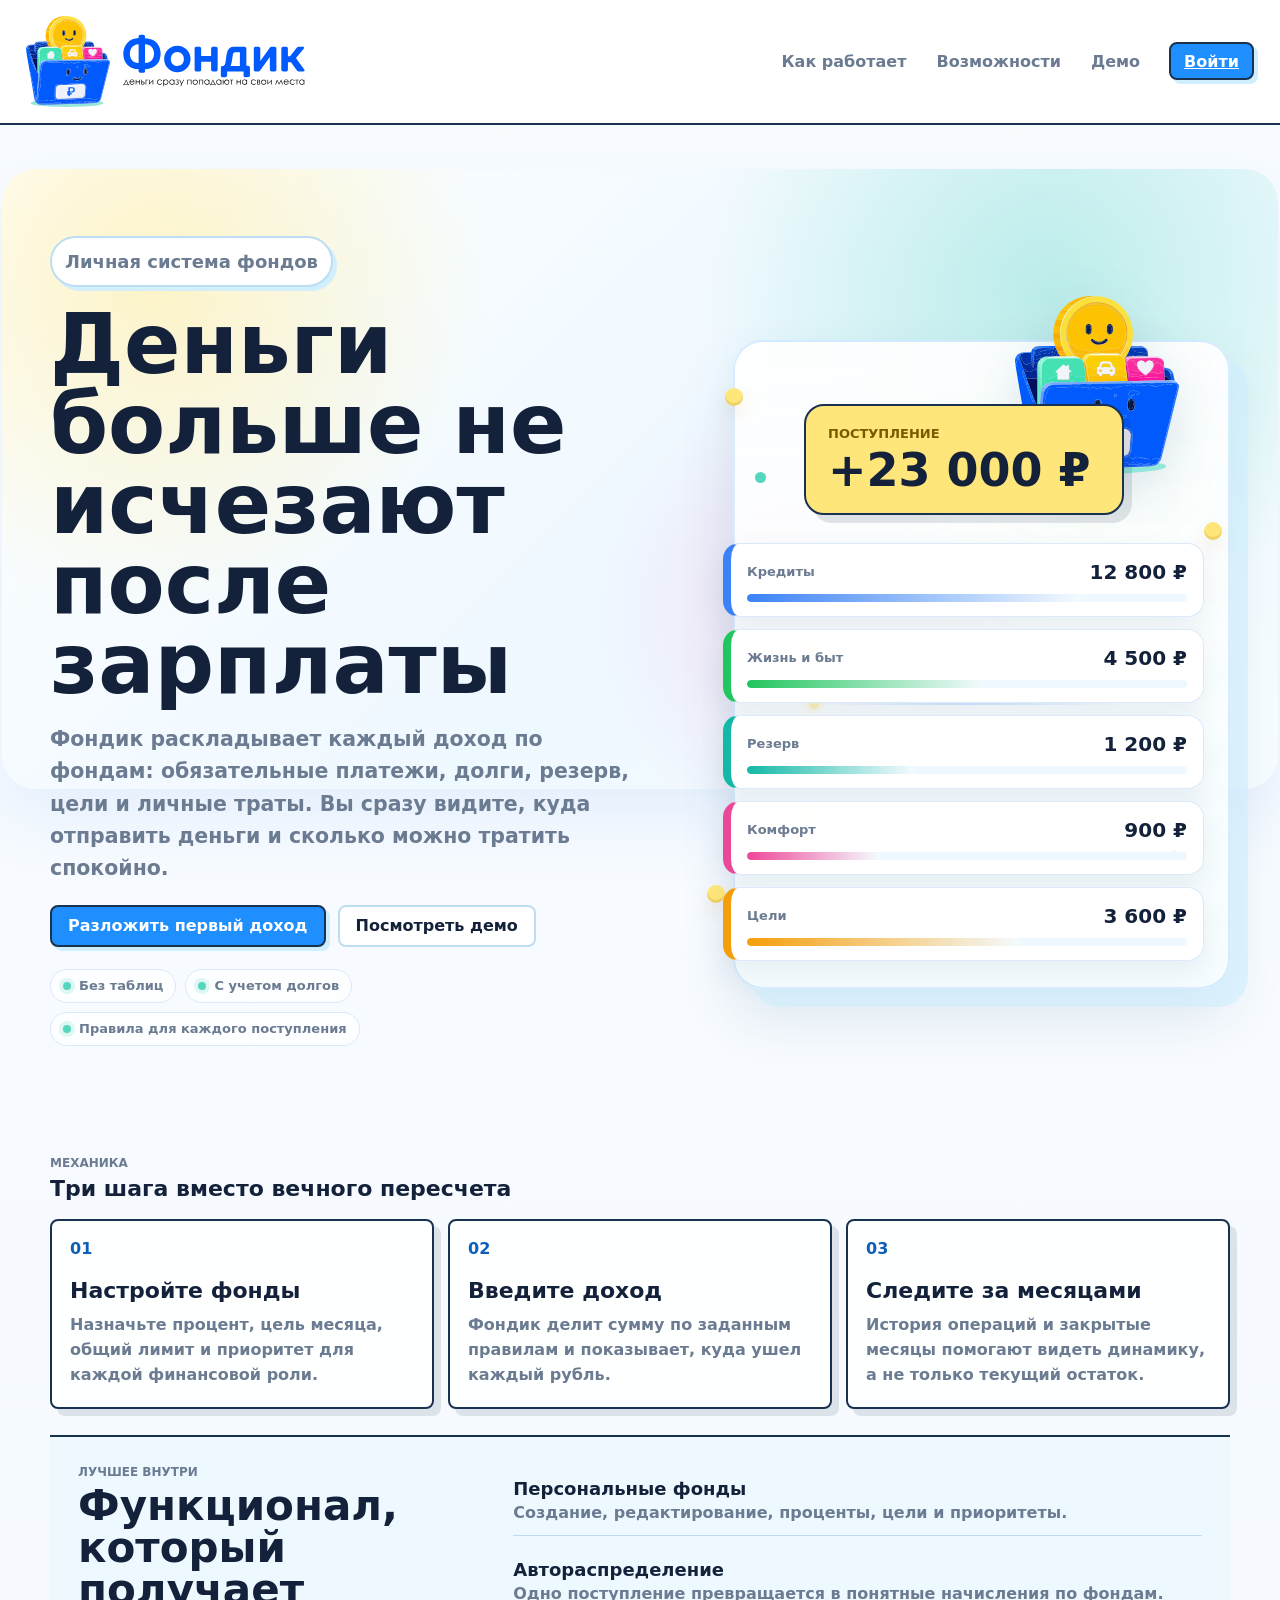
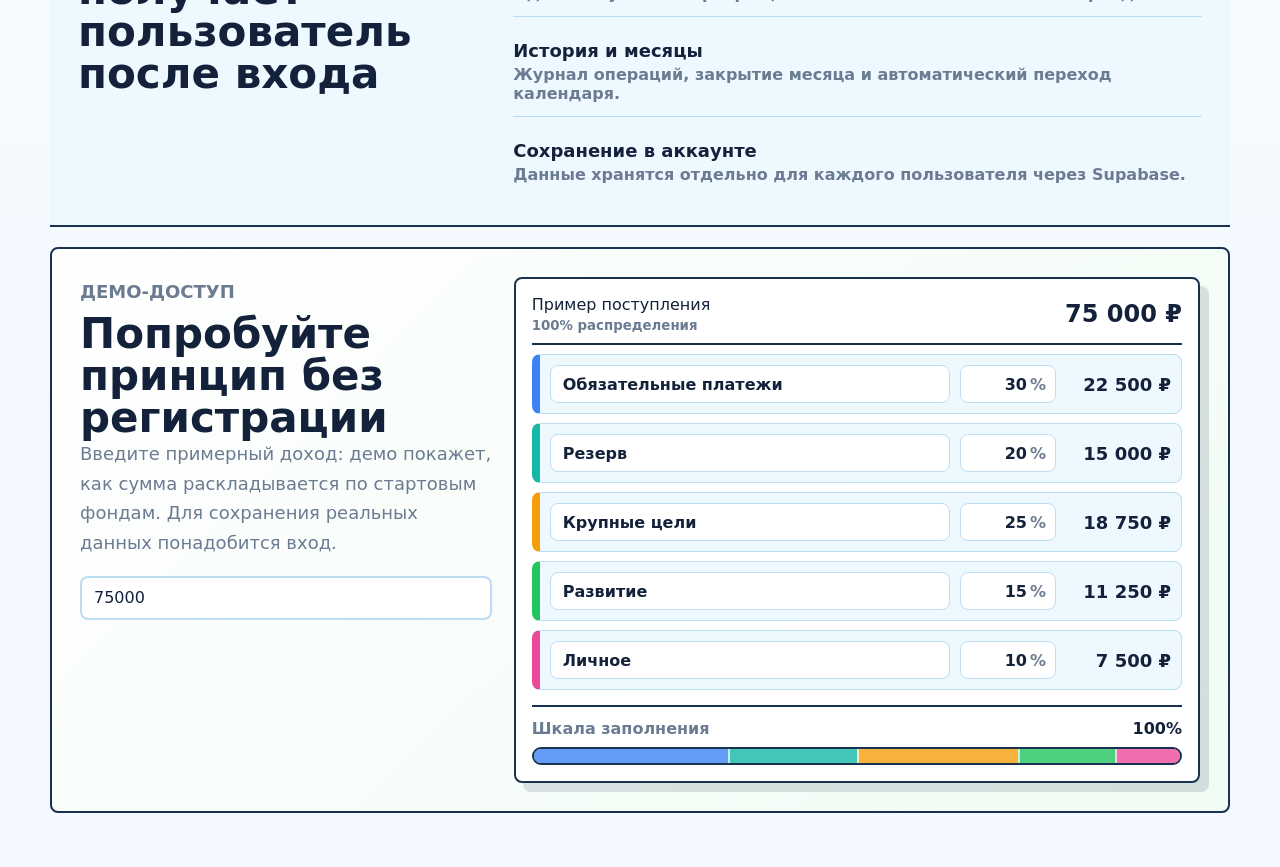
==== commit 5bd4c821: "Fix desktop landing header menu" ====
--- a/index.html
+++ b/index.html
@@ -14,7 +14,7 @@
   <title>Фондик — личные фонды для дохода</title>
   <link rel="icon" type="image/svg+xml" href="assets/fondik-mark.svg">
   <link rel="apple-touch-icon" href="assets/fondik-apple-touch.png">
-  <link rel="stylesheet" href="style.css?v=20260604-8">
+  <link rel="stylesheet" href="style.css?v=20260604-9">
 </head>
 <body>
   <dialog class="auth-modal" id="authModal">
--- a/style.css
+++ b/style.css
@@ -124,7 +124,7 @@
 
 .public-menu-toggle,
 .public-mobile-menu {
-  display: none;
+  display: none !important;
 }
 
 .public-nav a {
@@ -4207,7 +4207,7 @@
   }
 
   .public-menu-toggle {
-    display: inline-flex;
+    display: inline-flex !important;
     align-items: center;
     justify-content: center;
     min-width: 92px;
@@ -4215,7 +4215,7 @@
 
   .public-mobile-menu {
     grid-column: 1 / -1;
-    display: none;
+    display: none !important;
     grid-template-columns: 1fr;
     gap: 10px;
     padding: 12px;
@@ -4226,7 +4226,7 @@
   }
 
   .public-header.is-menu-open .public-mobile-menu {
-    display: grid;
+    display: grid !important;
   }
 
   .public-mobile-menu a,
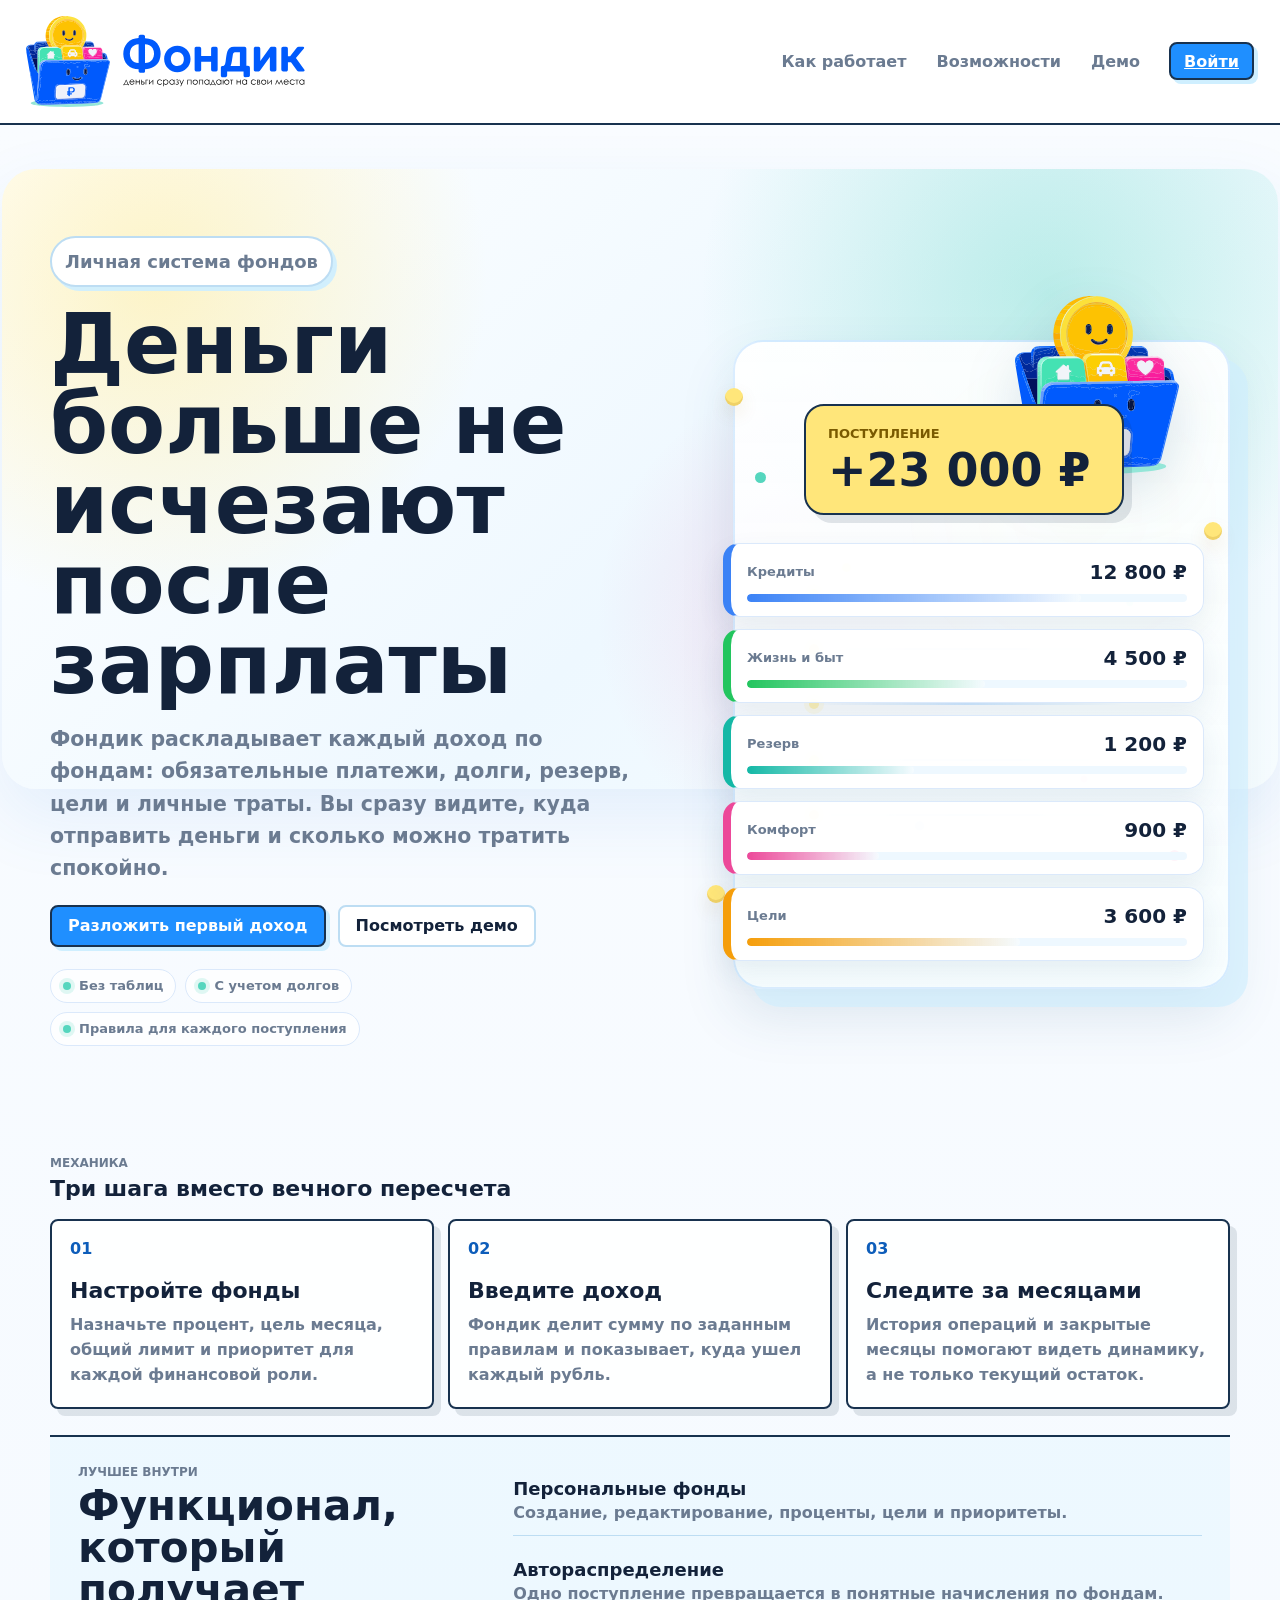
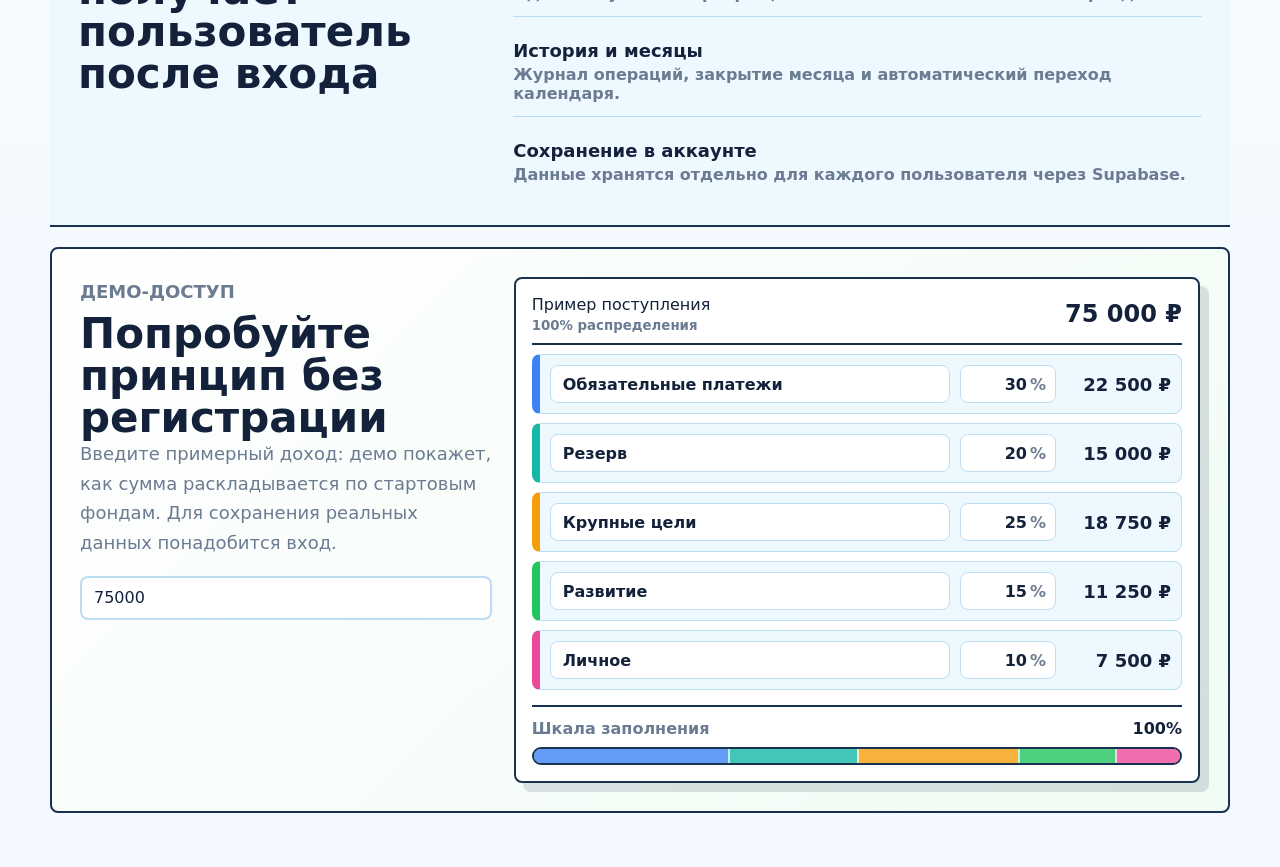
==== commit 0ff1056b: "Add ambient landing hero animation" ====
--- a/index.html
+++ b/index.html
@@ -14,7 +14,7 @@
   <title>Фондик — личные фонды для дохода</title>
   <link rel="icon" type="image/svg+xml" href="assets/fondik-mark.svg">
   <link rel="apple-touch-icon" href="assets/fondik-apple-touch.png">
-  <link rel="stylesheet" href="style.css?v=20260604-9">
+  <link rel="stylesheet" href="style.css?v=20260604-10">
 </head>
 <body>
   <dialog class="auth-modal" id="authModal">
--- a/style.css
+++ b/style.css
@@ -263,6 +263,7 @@
     linear-gradient(135deg, #ffffff 0%, #eef8ff 56%, #f7fdff 100%);
   box-shadow: 0 28px 70px rgba(47, 125, 225, 0.1);
   z-index: -1;
+  animation: heroAmbientGlow 9s ease-in-out infinite;
 }
 
 .landing-hero-copy {
@@ -360,6 +361,23 @@
     linear-gradient(180deg, rgba(255, 255, 255, 0.92), rgba(247, 253, 255, 0.86)),
     radial-gradient(circle at 70% 26%, rgba(255, 230, 122, 0.22), transparent 32%);
   box-shadow: 18px 18px 0 rgba(207, 239, 255, 0.62), 0 26px 54px rgba(39, 87, 124, 0.13);
+  animation: visualBreath 6.8s ease-in-out infinite;
+}
+
+.landing-visual::after {
+  content: "";
+  position: absolute;
+  z-index: 1;
+  inset: 76px 18px 34px 58px;
+  border-radius: 28px;
+  background:
+    radial-gradient(circle at 20% 34%, rgba(255, 230, 122, 0.5) 0 4px, transparent 5px),
+    radial-gradient(circle at 82% 40%, rgba(85, 214, 190, 0.5) 0 3px, transparent 4px),
+    radial-gradient(circle at 72% 70%, rgba(236, 72, 153, 0.34) 0 3px, transparent 4px),
+    radial-gradient(circle at 36% 78%, rgba(59, 130, 246, 0.28) 0 4px, transparent 5px);
+  opacity: 0.72;
+  pointer-events: none;
+  animation: sparkleField 7.2s ease-in-out infinite;
 }
 
 .landing-mascot {
@@ -384,7 +402,25 @@
   border-radius: 20px;
   background: var(--yellow);
   box-shadow: 8px 8px 0 rgba(24, 50, 79, 0.12);
-  animation: incomeDrop 700ms cubic-bezier(0.2, 0.8, 0.2, 1) both;
+  overflow: hidden;
+  animation:
+    incomeDrop 700ms cubic-bezier(0.2, 0.8, 0.2, 1) both,
+    incomePulse 4s ease-in-out 900ms infinite;
+}
+
+.income-card::after {
+  content: "";
+  position: absolute;
+  inset: -40% auto -40% -70%;
+  width: 54%;
+  background: linear-gradient(90deg, transparent, rgba(255, 255, 255, 0.5), transparent);
+  transform: rotate(16deg);
+  animation: incomeShine 4.8s ease-in-out 1.4s infinite;
+}
+
+.income-card > * {
+  position: relative;
+  z-index: 1;
 }
 
 .income-card span {
@@ -422,8 +458,28 @@
   box-shadow: 0 12px 28px rgba(39, 87, 124, 0.09);
   opacity: 0;
   transform: translateY(18px);
-  animation: fundRise 620ms ease forwards;
-  animation-delay: var(--item-delay);
+  overflow: hidden;
+  animation:
+    fundRise 620ms ease forwards,
+    fundCardGlow 5.6s ease-in-out infinite;
+  animation-delay: var(--item-delay), calc(var(--item-delay) + 1.2s);
+}
+
+.fund-flow-card::after {
+  content: "";
+  position: absolute;
+  z-index: 0;
+  inset: 0;
+  background: linear-gradient(110deg, transparent 0 42%, rgba(255, 255, 255, 0.64) 50%, transparent 58% 100%);
+  transform: translateX(-120%);
+  animation: fundCardShimmer 5.4s ease-in-out infinite;
+  animation-delay: calc(var(--item-delay) + 1.6s);
+  pointer-events: none;
+}
+
+.fund-flow-card > * {
+  position: relative;
+  z-index: 1;
 }
 
 .fund-flow-card span {
@@ -453,8 +509,10 @@
   border-radius: inherit;
   background: linear-gradient(90deg, var(--fund-color), rgba(255, 255, 255, 0.4));
   transform-origin: left center;
-  animation: fillFundBar 980ms ease both;
-  animation-delay: calc(var(--item-delay) + 0.22s);
+  animation:
+    fillFundBar 980ms ease both,
+    fundBarGlow 3.8s ease-in-out infinite;
+  animation-delay: calc(var(--item-delay) + 0.22s), calc(var(--item-delay) + 1.4s);
 }
 
 .flow-lines {
@@ -473,6 +531,8 @@
   border-radius: 999px;
   background: linear-gradient(90deg, rgba(31, 143, 255, 0), rgba(31, 143, 255, 0.38), rgba(20, 184, 166, 0));
   opacity: 0.52;
+  animation: linePulse 3.8s ease-in-out infinite;
+  animation-delay: var(--line-delay);
 }
 
 .flow-lines span::after {
@@ -558,6 +618,63 @@
   }
 }
 
+@keyframes heroAmbientGlow {
+  0%,
+  100% {
+    filter: saturate(1) brightness(1);
+    transform: translate3d(0, 0, 0);
+  }
+  50% {
+    filter: saturate(1.12) brightness(1.02);
+    transform: translate3d(0, -4px, 0);
+  }
+}
+
+@keyframes visualBreath {
+  0%,
+  100% {
+    box-shadow: 18px 18px 0 rgba(207, 239, 255, 0.62), 0 26px 54px rgba(39, 87, 124, 0.13);
+  }
+  50% {
+    box-shadow: 22px 22px 0 rgba(207, 239, 255, 0.78), 0 34px 64px rgba(39, 87, 124, 0.18);
+  }
+}
+
+@keyframes sparkleField {
+  0%,
+  100% {
+    opacity: 0.55;
+    transform: translate3d(0, 0, 0) scale(1);
+  }
+  50% {
+    opacity: 0.92;
+    transform: translate3d(8px, -8px, 0) scale(1.02);
+  }
+}
+
+@keyframes incomePulse {
+  0%,
+  100% {
+    transform: translateY(0) scale(1);
+    box-shadow: 8px 8px 0 rgba(24, 50, 79, 0.12);
+  }
+  50% {
+    transform: translateY(-3px) scale(1.012);
+    box-shadow: 10px 12px 0 rgba(24, 50, 79, 0.14), 0 0 26px rgba(255, 230, 122, 0.42);
+  }
+}
+
+@keyframes incomeShine {
+  0%,
+  56% {
+    transform: translateX(0) rotate(16deg);
+  }
+  78%,
+  100% {
+    transform: translateX(360%) rotate(16deg);
+  }
+}
+
 @keyframes fundRise {
   to {
     opacity: 1;
@@ -565,12 +682,49 @@
   }
 }
 
+@keyframes fundCardGlow {
+  0%,
+  100% {
+    box-shadow: 0 12px 28px rgba(39, 87, 124, 0.09);
+    border-top-color: #dbe9fb;
+    border-right-color: #dbe9fb;
+    border-bottom-color: #dbe9fb;
+  }
+  50% {
+    box-shadow: 0 16px 34px rgba(39, 87, 124, 0.14), 0 0 18px color-mix(in srgb, var(--fund-color) 18%, transparent);
+    border-top-color: color-mix(in srgb, var(--fund-color) 28%, #dbe9fb);
+    border-right-color: color-mix(in srgb, var(--fund-color) 28%, #dbe9fb);
+    border-bottom-color: color-mix(in srgb, var(--fund-color) 28%, #dbe9fb);
+  }
+}
+
+@keyframes fundCardShimmer {
+  0%,
+  58% {
+    transform: translateX(-120%);
+  }
+  82%,
+  100% {
+    transform: translateX(120%);
+  }
+}
+
 @keyframes fillFundBar {
   from {
     transform: scaleX(0);
   }
   to {
     transform: scaleX(1);
+  }
+}
+
+@keyframes fundBarGlow {
+  0%,
+  100% {
+    filter: brightness(1);
+  }
+  50% {
+    filter: brightness(1.18);
   }
 }
 
@@ -581,6 +735,18 @@
   }
   50% {
     transform: translateY(-10px) rotate(1deg);
+  }
+}
+
+@keyframes linePulse {
+  0%,
+  100% {
+    opacity: 0.38;
+    transform: scaleX(0.92);
+  }
+  50% {
+    opacity: 0.72;
+    transform: scaleX(1);
   }
 }
 
